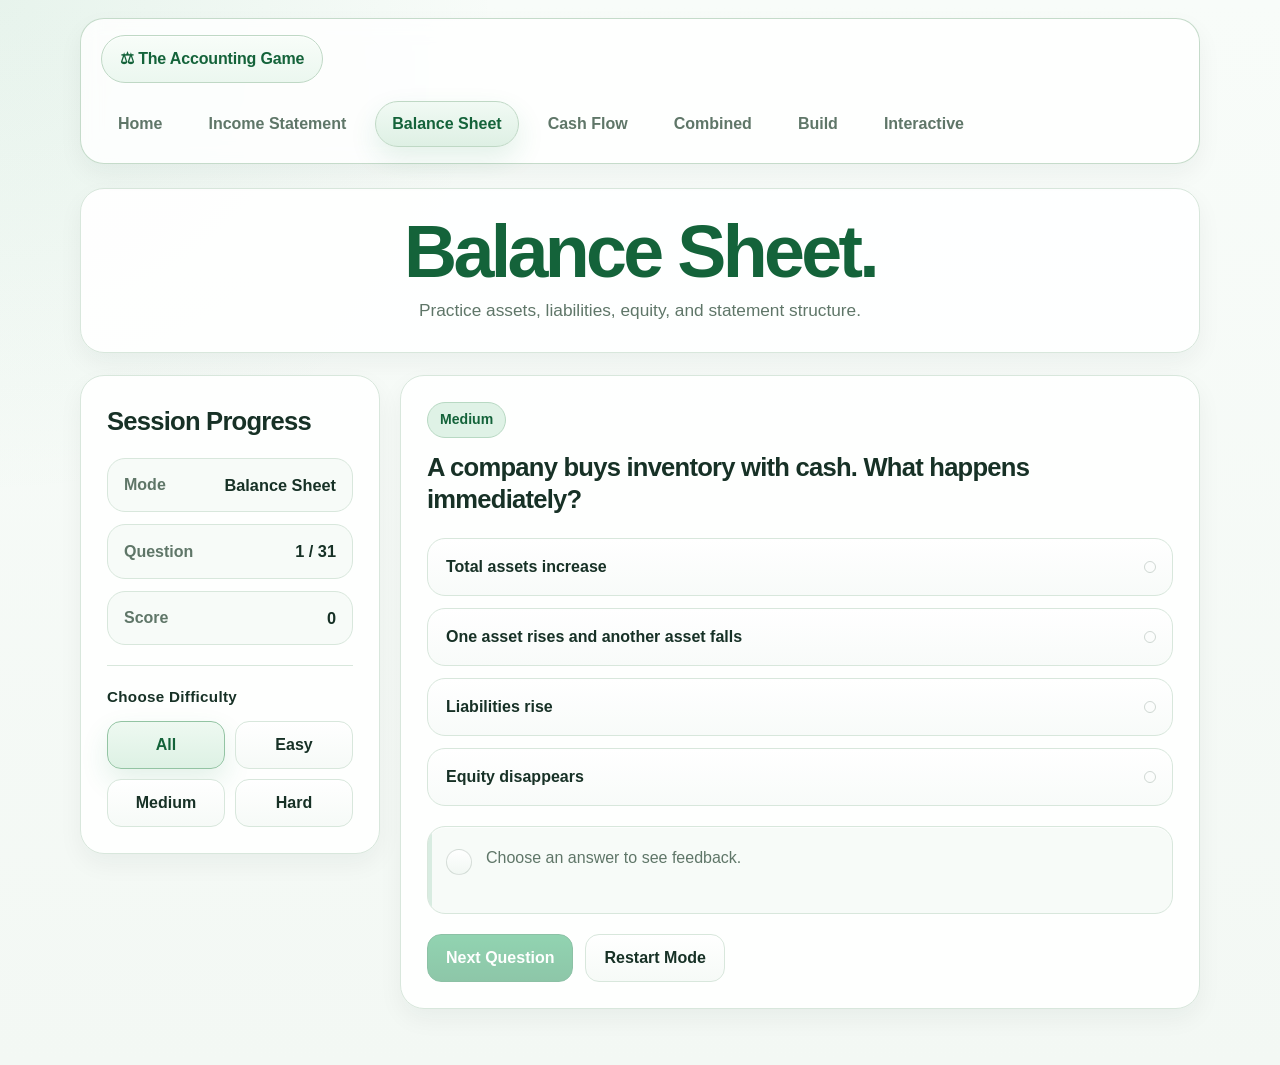
==== balance.html @ 583c8556 "Nav" ====
<!DOCTYPE html>
<html lang="en">
<head>
  <meta charset="UTF-8" />
  <meta name="viewport" content="width=device-width, initial-scale=1.0" />
  <title>Balance Sheet | Interactive Accounting Game</title>
  <link rel="stylesheet" href="styles.css" />
</head>
<body data-mode="balance">
  <header class="site-header">
    <div class="container header-inner page-topbar">
      <a href="index.html" class="brand-pill">⚖ The Accounting Game</a>
      <nav class="page-nav">
        <a href="index.html">Home</a>
        <a href="income.html">Income Statement</a>
        <a href="balance.html" class="active">Balance Sheet</a>
        <a href="cashflow.html">Cash Flow</a>
        <a href="combined.html">Combined</a>
        <a href="build.html">Build</a>
        <a href="interactive.html">Interactive</a>
      </nav>
    </div>
  </header>

  <main class="container quiz-page">
    <section class="quiz-hero">
      <h1>Balance Sheet.</h1>
      <p>Practice assets, liabilities, equity, and statement structure.</p>
    </section>

    <section class="quiz-layout">
      <article class="quiz-card status-card">
        <h2>Session Progress</h2>
        <div class="stat-list">
          <div class="stat-item"><span>Mode</span><strong>Balance Sheet</strong></div>
          <div class="stat-item"><span>Question</span><strong id="progress-text">1 / 8</strong></div>
          <div class="stat-item"><span>Score</span><strong id="score-text">0</strong></div>
        </div>
        <div class="difficulty-filter-card">
          <p class="difficulty-filter-title">Choose Difficulty</p>
          <div class="difficulty-filter-group">
            <button type="button" class="difficulty-filter-btn active" data-difficulty-filter="All">All</button>
            <button type="button" class="difficulty-filter-btn" data-difficulty-filter="Easy">Easy</button>
            <button type="button" class="difficulty-filter-btn" data-difficulty-filter="Medium">Medium</button>
            <button type="button" class="difficulty-filter-btn" data-difficulty-filter="Hard">Hard</button>
          </div>
        </div>
      </article>

      <article class="quiz-card main-quiz-card">
        <div id="quiz-active-view">
          <div class="question-header">
            <span class="difficulty-pill" id="difficulty-pill">Easy</span>
          </div>

          <h2 id="question-prompt">Question goes here</h2>

          <div class="answer-grid" id="answer-grid"></div>

          <div class="feedback-box" id="feedback-box">
            Choose an answer to see feedback.
          </div>

          <div class="quiz-actions">
            <button id="next-btn" class="primary-btn" disabled>Next Question</button>
            <button id="restart-btn" class="secondary-btn">Restart Mode</button>
          </div>
        </div>

        <div id="quiz-complete-view" class="hidden">
          <div class="completion-box">
            <h2>Mode Complete</h2>
            <p id="final-score-text">You scored 0 out of 0.</p>
            <div class="quiz-actions">
              <button id="play-again-btn" class="primary-btn">Play Again</button>
              <a href="index.html" class="secondary-link-btn">Back Home</a>
            </div>
          </div>
        </div>
      </article>
    </section>
  </main>

  <script src="questions.js"></script>
  <script src="app.js"></script>
</body>
</html>
---- styles.css ----
:root {
  --bg: #f3f8f4;
  --bg-accent: #e6f3ea;
  --surface: #ffffff;
  --surface-soft: #f7fbf8;
  --surface-strong: #eef7f1;
  --border: #d8e7dc;
  --border-strong: #bfd8c5;
  --text: #173126;
  --muted: #5f7668;
  --green: #1f8f55;
  --green-dark: #14633a;
  --green-soft: #dff2e6;
  --green-ring: rgba(31, 143, 85, 0.18);
  --red: #c23a3a;
  --red-soft: #fae7e7;
  --shadow-sm: 0 10px 24px rgba(18, 49, 35, 0.05);
  --shadow-md: 0 18px 40px rgba(18, 49, 35, 0.08);
  --radius-lg: 24px;
  --radius-md: 18px;
  --radius-sm: 14px;
  --radius-pill: 999px;
  --container: 1120px;
}

* {
  box-sizing: border-box;
}

html,
body {
  margin: 0;
  padding: 0;
  min-height: 100%;
  font-family: Inter, Arial, Helvetica, sans-serif;
  background:
    radial-gradient(circle at top left, rgba(31, 143, 85, 0.08), transparent 30%),
    linear-gradient(180deg, #f8fcf9 0%, var(--bg) 100%);
  color: var(--text);
}

body {
  line-height: 1.5;
}

a {
  text-decoration: none;
  color: inherit;
}

button,
input,
select {
  font: inherit;
}

button,
input,
select,
a {
  -webkit-tap-highlight-color: transparent;
}

.hidden {
  display: none !important;
}

.container {
  width: min(var(--container), calc(100% - 32px));
  margin: 0 auto;
}

.site-header {
  padding: 18px 0 0;
}

.header-inner {
  display: flex;
  justify-content: center;
  align-items: center;
}

.page-topbar {
  justify-content: space-between;
  gap: 18px;
  flex-wrap: wrap;
  padding: 16px 20px;
  background: rgba(255, 255, 255, 0.82);
  border: 1px solid rgba(191, 216, 197, 0.9);
  border-radius: var(--radius-lg);
  box-shadow: var(--shadow-sm);
  backdrop-filter: blur(10px);
}

.brand-pill {
  display: inline-flex;
  align-items: center;
  gap: 10px;
  min-height: 48px;
  padding: 0 18px;
  background: linear-gradient(180deg, #f8fdf9 0%, #ebf7ef 100%);
  color: var(--green-dark);
  border: 1px solid var(--border-strong);
  border-radius: var(--radius-pill);
  font-weight: 800;
  letter-spacing: -0.01em;
  box-shadow: inset 0 1px 0 rgba(255, 255, 255, 0.7);
}

.page-nav {
  display: flex;
  gap: 12px;
  flex-wrap: wrap;
}

.page-nav a {
  display: inline-flex;
  align-items: center;
  justify-content: center;
  min-height: 44px;
  padding: 10px 16px;
  border-radius: var(--radius-pill);
  border: 1px solid transparent;
  background: transparent;
  color: var(--muted);
  font-weight: 700;
  transition: transform 0.18s ease, background 0.18s ease, border-color 0.18s ease, color 0.18s ease, box-shadow 0.18s ease;
}

.page-nav a:hover,
.page-nav a:focus-visible {
  transform: translateY(-1px);
  background: var(--surface);
  border-color: var(--border);
  color: var(--green-dark);
  box-shadow: var(--shadow-sm);
  outline: none;
}

.page-nav a.active {
  background: linear-gradient(180deg, #f1faf4 0%, #def0e4 100%);
  border-color: var(--border-strong);
  color: var(--green-dark);
  box-shadow: 0 12px 28px rgba(31, 143, 85, 0.12);
}

.hero,
.mode-section,
.quiz-hero,
.build-mode-picker,
.home-info-section,
.quiz-card,
.feature-card,
.mode-card {
  background: rgba(255, 255, 255, 0.94);
  border: 1px solid var(--border);
  box-shadow: var(--shadow-sm);
}

.hero,
.mode-section,
.home-info-section,
.quiz-card {
  border-radius: var(--radius-lg);
}

.home-page {
  padding-bottom: 56px;
}

.hero {
  padding: 40px 32px;
  margin-top: 20px;
}

.hero-layout {
  display: grid;
  grid-template-columns: minmax(0, 1.15fr) minmax(320px, 0.85fr);
  gap: 24px;
  align-items: center;
}

.hero-copy {
  text-align: left;
}

.hero-logo {
  display: inline-flex;
  flex-direction: column;
  align-items: flex-start;
  gap: 12px;
}

.hero-logo-top {
  display: inline-flex;
  align-items: center;
  justify-content: center;
  gap: 20px;
}

.hero-logo-mark {
  color: #7cbf97;
  font-size: clamp(4.5rem, 10vw, 7.5rem);
  line-height: 1;
  text-shadow: 0 12px 28px rgba(31, 143, 85, 0.16);
  transform: translateY(-4px);
}

.hero-logo-copy {
  text-align: left;
}

.hero-logo-bottom {
  text-align: left;
}

.hero h1 {
  margin: 0;
  font-size: clamp(3.5rem, 8vw, 6rem);
  line-height: 0.92;
  letter-spacing: -0.05em;
  color: var(--green-dark);
}

.hero-logo-subtitle {
  margin: 0;
  color: var(--green);
  font-size: clamp(1rem, 2vw, 1.5rem);
  font-weight: 800;
  letter-spacing: 0.2em;
}

.hero-logo-note {
  margin: 14px 0 0;
  max-width: 560px;
  color: var(--muted);
  font-size: 1.08rem;
}

.hero-actions {
  margin-top: 36px;
}

.hero-cta {
  min-width: 190px;
}

.hero-panel-card {
  padding: 24px;
  border-radius: var(--radius-lg);
  background:
    linear-gradient(180deg, rgba(244, 251, 246, 0.98) 0%, rgba(233, 245, 237, 0.98) 100%);
  border: 1px solid var(--border-strong);
  box-shadow: inset 0 1px 0 rgba(255, 255, 255, 0.75);
}

.hero-panel-eyebrow {
  margin: 0 0 14px;
  color: var(--green-dark);
  font-size: 0.92rem;
  font-weight: 800;
  letter-spacing: 0.08em;
  text-transform: uppercase;
}

.feature-row {
  display: grid;
  grid-template-columns: repeat(3, 1fr);
  gap: 18px;
  margin-top: 36px;
}

.hero-panel .feature-row,
.feature-row-wide {
  margin-top: 0;
}

.hero-panel .feature-row {
  grid-template-columns: 1fr;
  gap: 12px;
}

.hero-panel .feature-card {
  padding: 16px 18px;
}

.hero-panel .feature-card h3 {
  margin-bottom: 4px;
  font-size: 0.98rem;
}

.hero-panel .feature-card p {
  font-size: 0.94rem;
  line-height: 1.45;
}

.feature-card {
  border-radius: var(--radius-md);
  padding: 22px;
  text-align: left;
  background: linear-gradient(180deg, #ffffff 0%, #f9fcfa 100%);
}

.feature-card h3 {
  margin: 0 0 8px;
  font-size: 1.05rem;
  letter-spacing: -0.02em;
}

.feature-card p {
  margin: 0;
  color: var(--muted);
}

.home-info-section {
  padding: 34px 32px 40px;
  margin-top: 22px;
}

.how-it-works-section {
  background:
    linear-gradient(180deg, rgba(255, 255, 255, 0.96) 0%, rgba(245, 251, 247, 0.96) 100%);
}

.steps-grid {
  display: grid;
  grid-template-columns: repeat(3, 1fr);
  gap: 18px;
}

.step-card {
  padding: 24px;
  border-radius: var(--radius-md);
  border: 1px solid var(--border);
  background: linear-gradient(180deg, #ffffff 0%, #f8fcf9 100%);
  box-shadow: inset 0 1px 0 rgba(255, 255, 255, 0.8);
}

.step-number {
  display: inline-flex;
  align-items: center;
  justify-content: center;
  min-width: 48px;
  min-height: 32px;
  padding: 0 10px;
  margin-bottom: 16px;
  border-radius: var(--radius-pill);
  border: 1px solid var(--border-strong);
  background: var(--green-soft);
  color: var(--green-dark);
  font-size: 0.88rem;
  font-weight: 800;
  letter-spacing: 0.06em;
}

.step-card h3 {
  margin: 0 0 8px;
  font-size: 1.18rem;
  letter-spacing: -0.02em;
}

.step-card p {
  margin: 0;
  color: var(--muted);
}

.mode-section {
  padding: 34px 32px 40px;
  margin-top: 22px;
  margin-bottom: 56px;
}

.section-heading {
  text-align: center;
  margin-bottom: 30px;
}

.section-heading h2 {
  margin: 0 0 8px;
  font-size: clamp(2rem, 3.5vw, 2.7rem);
  letter-spacing: -0.04em;
}

.section-heading p {
  margin: 0;
  color: var(--muted);
  font-size: 1.05rem;
}

.mode-grid {
  display: grid;
  grid-template-columns: repeat(2, 1fr);
  gap: 18px;
}

.mode-card {
  border-radius: var(--radius-lg);
  padding: 28px;
  display: block;
  transition: transform 0.18s ease, box-shadow 0.18s ease, border-color 0.18s ease;
}

.mode-card:hover,
.mode-card:focus-visible {
  transform: translateY(-3px);
  border-color: var(--border-strong);
  box-shadow: var(--shadow-md);
  outline: none;
}

.mode-icon {
  width: 58px;
  height: 58px;
  border-radius: 18px;
  display: grid;
  place-items: center;
  background: var(--surface-strong);
  color: var(--green);
  font-size: 1.6rem;
  margin-bottom: 18px;
  border: 1px solid var(--border);
}

.mode-icon.green,
.mode-icon.blue,
.mode-icon.purple,
.mode-icon.orange,
.mode-icon.red {
  color: var(--green);
}

.mode-card h3 {
  margin: 0 0 10px;
  font-size: 1.55rem;
  letter-spacing: -0.03em;
}

.mode-card p {
  margin: 0 0 18px;
  color: var(--muted);
  font-size: 1rem;
}

.question-tag {
  display: inline-block;
  background: var(--surface-strong);
  color: var(--green-dark);
  font-weight: 700;
  font-size: 0.95rem;
  padding: 8px 12px;
  border-radius: var(--radius-pill);
  border: 1px solid var(--border);
}

.quiz-page {
  padding: 24px 0 56px;
}

.quiz-hero {
  text-align: center;
  margin-bottom: 22px;
  padding: 28px 24px;
  border-radius: var(--radius-lg);
}

.quiz-hero h1 {
  margin: 0 0 10px;
  font-size: clamp(2.75rem, 6vw, 4.6rem);
  letter-spacing: -0.05em;
  line-height: 0.96;
  color: var(--green-dark);
}

.quiz-hero p {
  margin: 0;
  color: var(--muted);
  font-size: 1.08rem;
}

.quiz-layout {
  display: grid;
  grid-template-columns: 300px 1fr;
  gap: 20px;
  align-items: start;
}

.quiz-card {
  padding: 26px;
}

.status-card h2,
.main-quiz-card h2,
.completion-box h2 {
  margin-top: 0;
  margin-bottom: 18px;
  font-size: clamp(1.45rem, 2vw, 1.9rem);
  letter-spacing: -0.03em;
}

.stat-list {
  display: grid;
  gap: 12px;
}

.stat-item {
  display: flex;
  justify-content: space-between;
  align-items: center;
  gap: 12px;
  padding: 14px 16px;
  border: 1px solid var(--border);
  border-radius: var(--radius-md);
  background: var(--surface-soft);
}

.stat-item span {
  color: var(--muted);
  font-weight: 600;
}

.stat-item strong {
  font-size: 1.02rem;
}

.difficulty-filter-card {
  margin-top: 20px;
  padding-top: 20px;
  border-top: 1px solid var(--border);
}

.difficulty-filter-title {
  margin: 0 0 12px;
  color: var(--text);
  font-size: 0.95rem;
  font-weight: 800;
  letter-spacing: 0.02em;
}

.difficulty-filter-group {
  display: grid;
  grid-template-columns: repeat(2, minmax(0, 1fr));
  gap: 10px;
}

.difficulty-filter-btn,
.answer-btn,
.primary-btn,
.secondary-btn,
.secondary-link-btn,
.build-label-input,
.build-value-input {
  transition: transform 0.18s ease, border-color 0.18s ease, background 0.18s ease, color 0.18s ease, box-shadow 0.18s ease, opacity 0.18s ease;
}

.difficulty-filter-btn,
.secondary-btn,
.secondary-link-btn {
  border: 1px solid var(--border);
  background: linear-gradient(180deg, #ffffff 0%, #f6faf7 100%);
  color: var(--text);
  border-radius: var(--radius-sm);
  padding: 11px 14px;
  font-weight: 700;
  cursor: pointer;
  box-shadow: inset 0 1px 0 rgba(255, 255, 255, 0.75);
}

.difficulty-filter-btn:hover,
.difficulty-filter-btn:focus-visible,
.secondary-btn:hover,
.secondary-btn:focus-visible,
.secondary-link-btn:hover,
.secondary-link-btn:focus-visible {
  transform: translateY(-1px);
  border-color: var(--border-strong);
  background: #ffffff;
  box-shadow: var(--shadow-sm);
  outline: none;
}

.difficulty-filter-btn:active,
.secondary-btn:active,
.secondary-link-btn:active {
  transform: translateY(0);
  box-shadow: inset 0 2px 4px rgba(18, 49, 35, 0.06);
}

.difficulty-filter-btn.active,
.build-mode-link.active {
  border-color: #93c4a3;
  background: linear-gradient(180deg, #eef9f1 0%, #ddf1e4 100%);
  color: var(--green-dark);
  box-shadow: 0 12px 28px rgba(31, 143, 85, 0.12);
}

.question-header {
  margin-bottom: 14px;
}

.difficulty-pill {
  display: inline-flex;
  align-items: center;
  min-height: 36px;
  padding: 0 12px;
  border-radius: var(--radius-pill);
  background: var(--green-soft);
  color: var(--green-dark);
  font-weight: 800;
  font-size: 0.88rem;
  border: 1px solid #b8d9c3;
}

.main-quiz-card h2 {
  margin-bottom: 22px;
  line-height: 1.25;
}

.answer-grid {
  display: grid;
  gap: 12px;
}

.answer-btn {
  position: relative;
  width: 100%;
  text-align: left;
  border: 1px solid var(--border);
  background: linear-gradient(180deg, #ffffff 0%, #f8fbf9 100%);
  color: var(--text);
  padding: 16px 18px;
  border-radius: var(--radius-md);
  cursor: pointer;
  font-weight: 700;
  box-shadow: inset 0 1px 0 rgba(255, 255, 255, 0.8);
}

.answer-btn::after {
  content: "";
  position: absolute;
  top: 50%;
  right: 16px;
  width: 10px;
  height: 10px;
  border-radius: 999px;
  background: transparent;
  border: 1px solid rgba(95, 118, 104, 0.28);
  transform: translateY(-50%);
  transition: background 0.18s ease, border-color 0.18s ease, box-shadow 0.18s ease;
}

.answer-btn:hover:not(:disabled),
.answer-btn:focus-visible:not(:disabled) {
  transform: translateY(-1px);
  border-color: var(--border-strong);
  background: #ffffff;
  box-shadow: var(--shadow-sm);
  outline: none;
}

.answer-btn:active:not(:disabled) {
  transform: translateY(0);
  box-shadow: inset 0 2px 6px rgba(18, 49, 35, 0.06);
}

.answer-btn:disabled {
  cursor: default;
}

.answer-btn.correct {
  border-color: #8bc4a0;
  background: linear-gradient(180deg, #f4fcf7 0%, #e1f5e8 100%);
  color: var(--green-dark);
  box-shadow: 0 0 0 3px rgba(31, 143, 85, 0.08);
}

.answer-btn.correct::after {
  background: rgba(31, 143, 85, 0.9);
  border-color: rgba(31, 143, 85, 0.9);
  box-shadow: 0 0 0 4px rgba(31, 143, 85, 0.14);
}

.answer-btn.incorrect {
  border-color: #e6b1b1;
  background: linear-gradient(180deg, #fff8f8 0%, #fdeaea 100%);
  color: #892e2e;
  box-shadow: 0 0 0 3px rgba(194, 58, 58, 0.06);
}

.answer-btn.incorrect::after {
  background: rgba(194, 58, 58, 0.88);
  border-color: rgba(194, 58, 58, 0.88);
  box-shadow: 0 0 0 4px rgba(194, 58, 58, 0.1);
}

.feedback-box {
  position: relative;
  overflow: hidden;
  margin-top: 20px;
  padding: 18px 20px 18px 58px;
  border-radius: var(--radius-md);
  background: var(--surface-soft);
  border: 1px solid var(--border);
  color: var(--muted);
  line-height: 1.6;
  min-height: 88px;
  box-shadow: inset 0 1px 0 rgba(255, 255, 255, 0.7);
}

.feedback-box::before {
  content: "";
  position: absolute;
  left: 18px;
  top: 22px;
  width: 24px;
  height: 24px;
  border-radius: 999px;
  border: 1px solid rgba(95, 118, 104, 0.22);
  background: linear-gradient(180deg, #ffffff 0%, #f1f7f3 100%);
}

.feedback-box::after {
  content: "";
  position: absolute;
  inset: 0 auto 0 0;
  width: 4px;
  background: rgba(31, 143, 85, 0.14);
}

.feedback-box strong {
  color: inherit;
}

.feedback-box.success {
  background: linear-gradient(180deg, #f4fbf6 0%, #e4f4ea 100%);
  border-color: #a6d0b3;
  color: var(--green-dark);
  box-shadow: 0 12px 28px rgba(31, 143, 85, 0.08);
}

.feedback-box.success::before {
  background: linear-gradient(180deg, #f4fcf7 0%, #dff2e6 100%);
  border-color: rgba(31, 143, 85, 0.24);
  box-shadow: inset 0 0 0 6px rgba(31, 143, 85, 0.14);
}

.feedback-box.success::after {
  background: rgba(31, 143, 85, 0.34);
}

.feedback-box.error {
  background: linear-gradient(180deg, #fff8f8 0%, var(--red-soft) 100%);
  border-color: #e7bcbc;
  color: #7a2d2d;
  box-shadow: 0 12px 28px rgba(194, 58, 58, 0.06);
}

.feedback-box.error::before {
  background: linear-gradient(180deg, #fffafa 0%, #f9e6e6 100%);
  border-color: rgba(194, 58, 58, 0.22);
  box-shadow: inset 0 0 0 6px rgba(194, 58, 58, 0.12);
}

.feedback-box.error::after {
  background: rgba(194, 58, 58, 0.28);
}

.quiz-actions {
  display: flex;
  gap: 12px;
  flex-wrap: wrap;
  margin-top: 20px;
}

.primary-btn,
.secondary-btn,
.secondary-link-btn {
  display: inline-flex;
  align-items: center;
  justify-content: center;
  min-height: 48px;
  border-radius: var(--radius-sm);
  padding: 0 18px;
  font-weight: 800;
}

.primary-btn {
  border: 1px solid #1c844f;
  background: linear-gradient(180deg, #27a966 0%, #1f8f55 100%);
  color: #ffffff;
  cursor: pointer;
  box-shadow: 0 12px 24px rgba(31, 143, 85, 0.18);
}

.primary-btn:hover:not(:disabled),
.primary-btn:focus-visible:not(:disabled) {
  transform: translateY(-1px);
  background: linear-gradient(180deg, #2cb26c 0%, #20824f 100%);
  box-shadow: 0 16px 28px rgba(31, 143, 85, 0.22);
  outline: none;
}

.primary-btn:active:not(:disabled) {
  transform: translateY(0);
  box-shadow: inset 0 2px 6px rgba(15, 72, 42, 0.18);
}

.primary-btn:disabled {
  opacity: 0.5;
  cursor: not-allowed;
  box-shadow: none;
}

.secondary-link-btn {
  display: inline-flex;
}

.completion-box {
  padding: 4px 0;
  border: 1px solid var(--border);
  border-radius: var(--radius-lg);
  background: linear-gradient(180deg, #ffffff 0%, #f8fcf9 100%);
  box-shadow: inset 0 1px 0 rgba(255, 255, 255, 0.8);
  text-align: center;
  padding: 26px 22px;
}

.completion-box p {
  margin: 0 0 20px;
  color: var(--muted);
  font-size: 1.04rem;
}

.completion-box h2 {
  margin-bottom: 10px;
}

.build-mode-picker {
  margin-bottom: 20px;
  padding: 22px 24px;
  border-radius: var(--radius-lg);
}

.build-mode-picker-title {
  margin: 0 0 12px;
  color: var(--text);
  font-size: 1rem;
  font-weight: 800;
  letter-spacing: 0.01em;
}

.build-mode-picker-links {
  display: flex;
  flex-wrap: wrap;
  gap: 12px;
}

.build-mode-link {
  min-width: 150px;
  justify-content: center;
  padding: 14px 20px;
}

.build-statement-card {
  border: 1px solid var(--border);
  background: linear-gradient(180deg, #ffffff 0%, #f9fcfa 100%);
  border-radius: var(--radius-lg);
  padding: 20px 20px 16px;
}

.build-statement-header {
  margin-bottom: 18px;
  padding-bottom: 14px;
  border-bottom: 1px solid rgba(191, 216, 197, 0.7);
}

.build-statement-header h3 {
  margin: 0 0 6px;
  font-size: 1.25rem;
  letter-spacing: -0.02em;
}

.build-statement-header p {
  margin: 0;
  color: var(--muted);
}

.build-lines {
  display: grid;
  gap: 0;
}

.build-line.two-inputs {
  display: grid;
  grid-template-columns: minmax(0, 1.2fr) 220px;
  gap: 16px;
  align-items: center;
  padding: 10px 0;
  border-bottom: 1px solid rgba(216, 231, 220, 0.65);
}

.build-line:last-child {
  border-bottom: none;
}

.build-line-indented .build-static-label,
.build-line-indented .build-label-input {
  padding-left: 26px;
}

.build-line-subtotal {
  margin-top: 10px;
  padding-top: 14px;
  border-top: 1px solid rgba(191, 216, 197, 0.9);
}

.build-line-subtotal .build-static-label,
.build-line-subtotal .build-label-input {
  font-weight: 800;
}

.build-line-subtotal .build-static-value,
.build-line-subtotal .build-value-input {
  border-top: 1px solid rgba(31, 143, 85, 0.3);
  padding-top: 14px;
}

.build-line-total {
  margin-top: 14px;
  padding-top: 16px;
  border-top: 2px solid rgba(31, 143, 85, 0.22);
}

.build-line-total .build-static-label,
.build-line-total .build-label-input {
  font-weight: 800;
  color: var(--green-dark);
}

.build-line-total .build-static-value,
.build-line-total .build-value-input {
  font-weight: 800;
  color: var(--green-dark);
  border-top: 2px solid rgba(31, 143, 85, 0.28);
  padding-top: 14px;
}

.build-label-input,
.build-value-input {
  width: 100%;
  border: 1px solid transparent;
  background: transparent;
  color: var(--text);
  border-radius: 10px;
  padding: 10px 12px;
  font-weight: 700;
  font-size: 1rem;
}

.build-label-input {
  appearance: none;
  cursor: pointer;
  background-image:
    linear-gradient(45deg, transparent 50%, var(--muted) 50%),
    linear-gradient(135deg, var(--muted) 50%, transparent 50%);
  background-position:
    calc(100% - 18px) calc(50% - 2px),
    calc(100% - 12px) calc(50% - 2px);
  background-size: 6px 6px, 6px 6px;
  background-repeat: no-repeat;
  padding-right: 38px;
}

.build-value-input,
.build-static-value {
  text-align: right;
  font-variant-numeric: tabular-nums;
}

.build-static-label,
.build-label-input {
  line-height: 1.4;
}

.build-label-input:focus,
.build-value-input:focus {
  outline: none;
  border-color: #96c5a5;
  background-color: rgba(255, 255, 255, 0.92);
  box-shadow: 0 0 0 4px var(--green-ring);
}

.build-label-input:hover:not(:disabled),
.build-value-input:hover:not(:disabled) {
  background-color: rgba(255, 255, 255, 0.78);
}

.build-label-input:active:not(:disabled),
.build-value-input:active:not(:disabled) {
  transform: translateY(0);
}

.build-label-input.build-correct,
.build-value-input.build-correct {
  border-color: #8bc4a0;
  background: #eef9f2;
  color: var(--green-dark);
}

.build-label-input.build-incorrect,
.build-value-input.build-incorrect {
  border-color: #e1aaaa;
  background: #fff5f5;
  color: #872e2e;
}

.build-static-label,
.build-static-value {
  background: transparent;
  border: 1px solid transparent;
  border-radius: 10px;
  padding: 10px 12px;
  font-weight: 700;
}

.interactive-layout {
  display: grid;
  grid-template-columns: repeat(3, minmax(0, 1fr));
  gap: 20px;
  align-items: start;
}

.interactive-preview-grid {
  display: grid;
  grid-template-columns: repeat(3, minmax(0, 1fr));
  gap: 20px;
}

.interactive-picker {
  margin-bottom: 22px;
}

.statement-card {
  background: rgba(255, 255, 255, 0.94);
  border: 1px solid var(--border);
  border-radius: var(--radius-lg);
  box-shadow: var(--shadow-sm);
  overflow: hidden;
}

.statement-card-header {
  padding: 20px 22px 16px;
  border-bottom: 1px solid rgba(191, 216, 197, 0.8);
  background: linear-gradient(180deg, rgba(247, 251, 248, 0.98) 0%, rgba(238, 247, 241, 0.98) 100%);
}

.statement-card-header h2 {
  margin: 0;
  font-size: 1.35rem;
  letter-spacing: -0.03em;
  color: var(--green-dark);
}

.statement-card-body {
  padding: 10px 18px 14px;
}

.line-item {
  padding: 13px 12px;
  border-bottom: 1px solid rgba(216, 231, 220, 0.7);
  color: var(--text);
  font-weight: 700;
  line-height: 1.4;
}

.line-item:last-child {
  border-bottom: none;
}

.statement-view-card {
  background: rgba(255, 255, 255, 0.94);
  border: 1px solid var(--border);
  border-radius: var(--radius-lg);
  box-shadow: var(--shadow-sm);
  padding: 26px;
}

.statement-view-sheet {
  max-width: 760px;
  margin: 0 auto;
  background: linear-gradient(180deg, #ffffff 0%, #fbfdfb 100%);
  border: 1px solid rgba(216, 231, 220, 0.85);
  border-radius: 20px;
  padding: 30px 30px 24px;
}

.statement-view-meta {
  text-align: center;
  padding-bottom: 18px;
  margin-bottom: 8px;
  border-bottom: 1px solid rgba(191, 216, 197, 0.72);
}

.statement-view-company,
.statement-view-period {
  margin: 0;
  color: var(--muted);
  font-size: 0.98rem;
}

.statement-view-meta h2 {
  margin: 4px 0 6px;
  font-size: 1.6rem;
  letter-spacing: -0.03em;
  color: var(--text);
}

.statement-lines {
  display: grid;
  gap: 0;
}

.statement-lines .line-item {
  display: grid;
  grid-template-columns: minmax(0, 1fr) 132px;
  gap: 16px;
  align-items: end;
  padding: 10px 0;
  border-bottom: 1px solid rgba(216, 231, 220, 0.62);
  font-weight: 600;
}

.line-label {
  min-width: 0;
}

.line-value {
  text-align: right;
  font-variant-numeric: tabular-nums;
  letter-spacing: 0.02em;
  color: var(--muted);
}

.statement-lines .line-item-indented .line-label {
  padding-left: 22px;
}

.statement-lines .line-item-section {
  padding-top: 18px;
  border-bottom: none;
}

.statement-lines .line-item-section .line-label {
  font-weight: 800;
  color: var(--green-dark);
}

.statement-lines .line-item-section .line-value {
  color: transparent;
}

.statement-lines .line-item-subtotal {
  margin-top: 8px;
  padding-top: 14px;
  border-top: 1px solid rgba(191, 216, 197, 0.92);
}

.statement-lines .line-item-subtotal .line-label,
.statement-lines .line-item-subtotal .line-value {
  font-weight: 800;
}

.statement-lines .line-item-subtotal .line-value {
  border-top: 1px solid rgba(23, 49, 38, 0.22);
  padding-top: 10px;
}

.statement-lines .line-item-total {
  margin-top: 12px;
  padding-top: 14px;
  border-top: 2px solid rgba(23, 49, 38, 0.18);
}

.statement-lines .line-item-total .line-label,
.statement-lines .line-item-total .line-value {
  font-weight: 800;
  color: var(--green-dark);
}

.statement-lines .line-item-total .line-value {
  border-top: 2px solid rgba(23, 49, 38, 0.24);
  padding-top: 10px;
}

@media (max-width: 980px) {
  .hero-layout,
  .feature-row,
  .steps-grid,
  .interactive-layout,
  .interactive-preview-grid,
  .mode-grid,
  .quiz-layout {
    grid-template-columns: 1fr;
  }

  .hero-copy,
  .hero-logo-bottom,
  .hero-logo-copy {
    text-align: center;
  }

  .hero-logo {
    align-items: center;
  }

  .hero-actions {
    display: flex;
    justify-content: center;
  }

  .status-card {
    order: 2;
  }

  .main-quiz-card {
    order: 1;
  }
}

@media (max-width: 720px) {
  .container {
    width: min(var(--container), calc(100% - 20px));
  }

  .page-topbar,
  .hero,
  .home-info-section,
  .mode-section,
  .quiz-hero,
  .quiz-card,
  .build-mode-picker {
    padding-left: 18px;
    padding-right: 18px;
  }

  .page-nav {
    width: 100%;
  }

  .page-nav a {
    flex: 1 1 calc(50% - 12px);
  }

  .hero {
    padding-top: 30px;
    padding-bottom: 30px;
  }

  .hero-logo-copy,
  .hero-logo-top {
    text-align: center;
  }

  .hero-logo-top {
    flex-direction: column;
    gap: 10px;
  }

  .hero-logo-mark {
    transform: none;
  }

  .mode-card h3 {
    font-size: 1.35rem;
  }

  .quiz-hero p,
  .step-card p,
  .hero-logo-note,
  .section-heading p {
    font-size: 1rem;
  }

  .difficulty-filter-group {
    grid-template-columns: 1fr;
  }

  .quiz-actions > * {
    flex: 1 1 100%;
  }

  .build-mode-link {
    flex: 1 1 100%;
    min-width: 0;
  }

  .build-line.two-inputs {
    grid-template-columns: 1fr;
  }

  .statement-view-sheet {
    padding: 22px 18px 18px;
  }

  .statement-lines .line-item {
    grid-template-columns: minmax(0, 1fr) 88px;
    gap: 12px;
  }
}
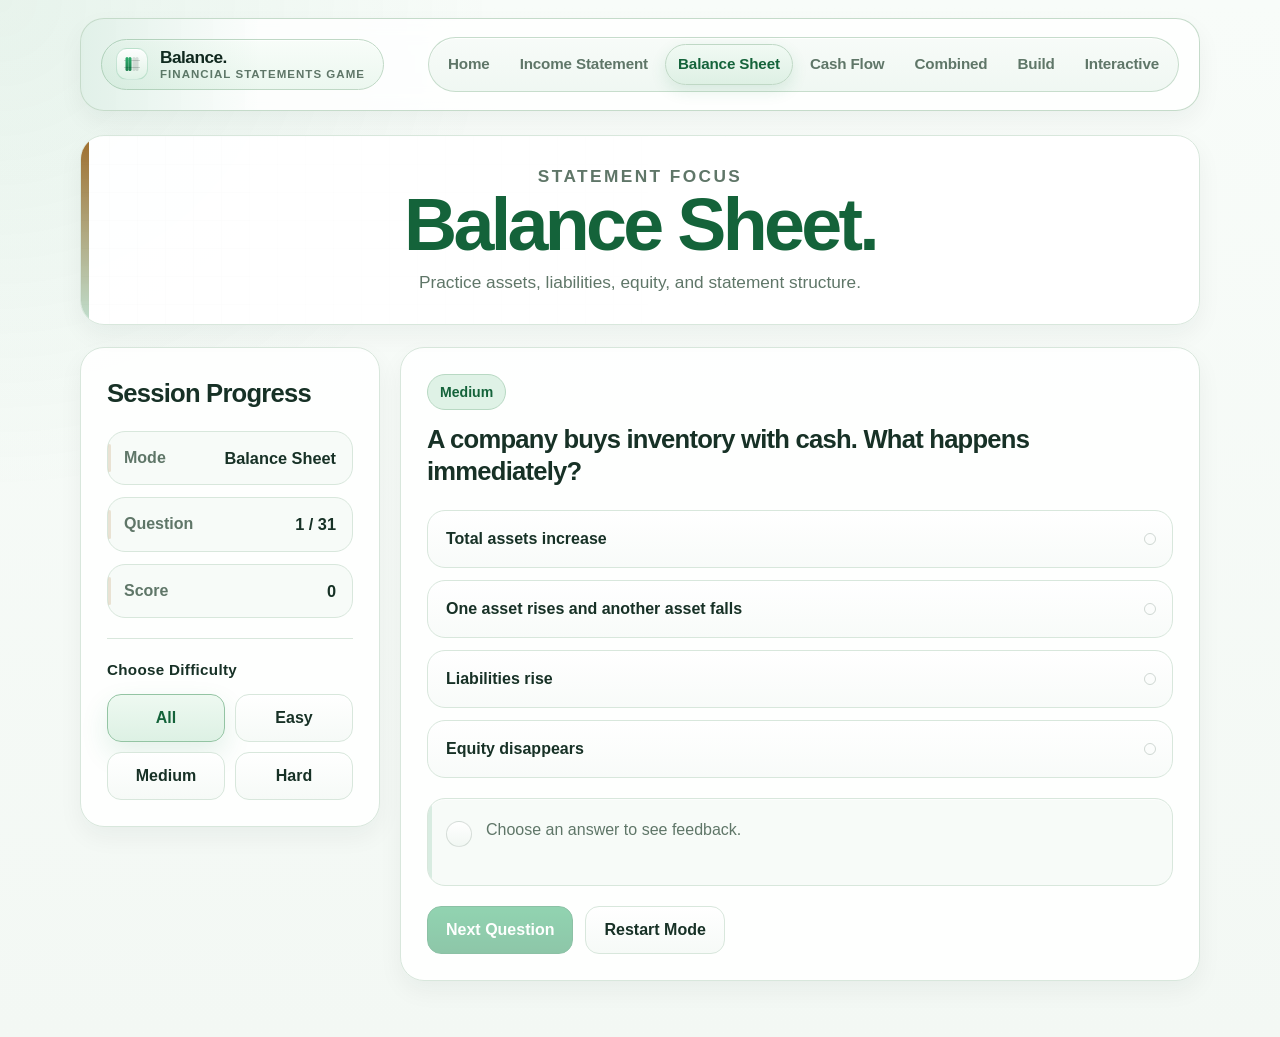
==== commit 10866240: "UI Update" ====
--- a/balance.html
+++ b/balance.html
@@ -9,7 +9,16 @@
 <body data-mode="balance">
   <header class="site-header">
     <div class="container header-inner page-topbar">
-      <a href="index.html" class="brand-pill">⚖ The Accounting Game</a>
+      <a href="index.html" class="brand-pill" aria-label="Balance home">
+        <span class="brand-mark" aria-hidden="true">
+          <span class="brand-mark-bar"></span>
+          <span class="brand-mark-bar"></span>
+        </span>
+        <span class="brand-lockup">
+          <span class="brand-name">Balance.</span>
+          <span class="brand-tagline">Financial Statements Game</span>
+        </span>
+      </a>
       <nav class="page-nav">
         <a href="index.html">Home</a>
         <a href="income.html">Income Statement</a>
@@ -24,6 +33,7 @@
 
   <main class="container quiz-page">
     <section class="quiz-hero">
+      <p class="quiz-hero-eyebrow">Statement focus</p>
       <h1>Balance Sheet.</h1>
       <p>Practice assets, liabilities, equity, and statement structure.</p>
     </section>
--- a/styles.css
+++ b/styles.css
@@ -12,6 +12,9 @@
   --green-dark: #14633a;
   --green-soft: #dff2e6;
   --green-ring: rgba(31, 143, 85, 0.18);
+  --ink: #0f241c;
+  --mode-accent: rgba(31, 143, 85, 0.14);
+  --mode-accent-strong: #1f8f55;
   --red: #c23a3a;
   --red-soft: #fae7e7;
   --shadow-sm: 0 10px 24px rgba(18, 49, 35, 0.05);
@@ -41,6 +44,7 @@
 
 body {
   line-height: 1.5;
+  position: relative;
 }
 
 a {
@@ -81,10 +85,12 @@
 }
 
 .page-topbar {
+  position: relative;
+  overflow: hidden;
   justify-content: space-between;
-  gap: 18px;
-  flex-wrap: wrap;
-  padding: 16px 20px;
+  gap: 18px 24px;
+  flex-wrap: nowrap;
+  padding: 18px 20px;
   background: rgba(255, 255, 255, 0.82);
   border: 1px solid rgba(191, 216, 197, 0.9);
   border-radius: var(--radius-lg);
@@ -92,38 +98,125 @@
   backdrop-filter: blur(10px);
 }
 
+.page-topbar::before {
+  content: "";
+  position: absolute;
+  inset: 0 auto 0 0;
+  width: 180px;
+  background:
+    linear-gradient(90deg, rgba(31, 143, 85, 0.12), rgba(31, 143, 85, 0));
+  pointer-events: none;
+}
+
 .brand-pill {
   display: inline-flex;
+  flex: 0 0 auto;
   align-items: center;
-  gap: 10px;
+  gap: 12px;
   min-height: 48px;
-  padding: 0 18px;
-  background: linear-gradient(180deg, #f8fdf9 0%, #ebf7ef 100%);
-  color: var(--green-dark);
+  padding: 8px 18px 8px 14px;
+  background: linear-gradient(180deg, rgba(248, 253, 249, 0.98) 0%, rgba(235, 247, 239, 0.98) 100%);
+  color: var(--ink);
   border: 1px solid var(--border-strong);
   border-radius: var(--radius-pill);
   font-weight: 800;
   letter-spacing: -0.01em;
+  white-space: nowrap;
   box-shadow: inset 0 1px 0 rgba(255, 255, 255, 0.7);
 }
 
-.page-nav {
-  display: flex;
-  gap: 12px;
-  flex-wrap: wrap;
-}
-
-.page-nav a {
+.brand-mark {
+  position: relative;
+  width: 32px;
+  height: 32px;
   display: inline-flex;
   align-items: center;
   justify-content: center;
-  min-height: 44px;
-  padding: 10px 16px;
+  border-radius: 11px;
+  background:
+    linear-gradient(180deg, rgba(255, 255, 255, 0.92) 0%, rgba(223, 242, 230, 0.92) 100%);
+  border: 1px solid rgba(31, 143, 85, 0.2);
+  box-shadow: inset 0 1px 0 rgba(255, 255, 255, 0.9);
+}
+
+.brand-mark::before,
+.brand-mark::after {
+  content: "";
+  position: absolute;
+  left: 7px;
+  right: 7px;
+  height: 1px;
+  background: rgba(15, 36, 28, 0.18);
+}
+
+.brand-mark::before {
+  top: 11px;
+}
+
+.brand-mark::after {
+  bottom: 11px;
+}
+
+.brand-mark-bar {
+  width: 3px;
+  height: 14px;
+  border-radius: 999px;
+  background: linear-gradient(180deg, #2cad6c 0%, #1b7d4c 100%);
+  box-shadow: 7px 0 0 rgba(15, 36, 28, 0.14);
+  transform: translateX(-3.5px);
+}
+
+.brand-lockup {
+  display: flex;
+  flex-direction: column;
+  line-height: 1.05;
+}
+
+.brand-name {
+  font-size: 1.08rem;
+  letter-spacing: -0.03em;
+}
+
+.brand-tagline {
+  margin-top: 2px;
+  color: var(--muted);
+  font-size: 0.72rem;
+  font-weight: 700;
+  letter-spacing: 0.09em;
+  text-transform: uppercase;
+}
+
+.page-nav {
+  display: flex;
+  flex: 0 1 auto;
+  min-width: max-content;
+  align-items: center;
+  justify-content: flex-start;
+  gap: 4px;
+  flex-wrap: nowrap;
+  padding: 6px;
+  margin-left: auto;
+  background: linear-gradient(180deg, rgba(247, 251, 248, 0.96) 0%, rgba(239, 247, 242, 0.96) 100%);
+  border: 1px solid rgba(191, 216, 197, 0.85);
+  border-radius: var(--radius-pill);
+  box-shadow: inset 0 1px 0 rgba(255, 255, 255, 0.85);
+}
+
+.page-nav a {
+  display: inline-flex;
+  flex: 0 1 auto;
+  align-items: center;
+  justify-content: center;
+  min-height: 40px;
+  padding: 8px 12px;
   border-radius: var(--radius-pill);
   border: 1px solid transparent;
   background: transparent;
   color: var(--muted);
   font-weight: 700;
+  font-size: 0.95rem;
+  letter-spacing: -0.01em;
+  white-space: nowrap;
   transition: transform 0.18s ease, background 0.18s ease, border-color 0.18s ease, color 0.18s ease, box-shadow 0.18s ease;
 }
 
@@ -141,7 +234,7 @@
   background: linear-gradient(180deg, #f1faf4 0%, #def0e4 100%);
   border-color: var(--border-strong);
   color: var(--green-dark);
-  box-shadow: 0 12px 28px rgba(31, 143, 85, 0.12);
+  box-shadow: 0 6px 16px rgba(31, 143, 85, 0.12);
 }
 
 .hero,
@@ -169,19 +262,46 @@
 }
 
 .hero {
+  position: relative;
+  overflow: hidden;
   padding: 40px 32px;
   margin-top: 20px;
 }
 
-.hero-layout {
-  display: grid;
-  grid-template-columns: minmax(0, 1.15fr) minmax(320px, 0.85fr);
-  gap: 24px;
+.hero::before {
+  content: "";
+  position: absolute;
+  inset: 0;
+  background:
+    linear-gradient(90deg, rgba(15, 36, 28, 0.035) 1px, transparent 1px),
+    linear-gradient(rgba(15, 36, 28, 0.035) 1px, transparent 1px);
+  background-size: 32px 32px;
+  mask-image: linear-gradient(180deg, rgba(0, 0, 0, 0.22), transparent 72%);
+  pointer-events: none;
+}
+
+.hero-shell {
+  position: relative;
+  display: grid;
+  grid-template-columns: minmax(0, 1.2fr) minmax(280px, 360px);
+  gap: 28px;
   align-items: center;
 }
 
 .hero-copy {
+  display: flex;
+  flex-direction: column;
+  align-items: flex-start;
   text-align: left;
+}
+
+.hero-eyebrow {
+  margin: 0 0 16px;
+  color: var(--green-dark);
+  font-size: 0.82rem;
+  font-weight: 800;
+  letter-spacing: 0.14em;
+  text-transform: uppercase;
 }
 
 .hero-logo {
@@ -194,16 +314,42 @@
 .hero-logo-top {
   display: inline-flex;
   align-items: center;
-  justify-content: center;
+  justify-content: flex-start;
   gap: 20px;
 }
 
 .hero-logo-mark {
-  color: #7cbf97;
-  font-size: clamp(4.5rem, 10vw, 7.5rem);
-  line-height: 1;
-  text-shadow: 0 12px 28px rgba(31, 143, 85, 0.16);
-  transform: translateY(-4px);
+  width: clamp(92px, 12vw, 116px);
+  height: clamp(92px, 12vw, 116px);
+  display: grid;
+  grid-template-columns: repeat(3, 1fr);
+  gap: 8px;
+  padding: 16px;
+  border-radius: 28px;
+  background:
+    linear-gradient(180deg, rgba(255, 255, 255, 0.96) 0%, rgba(232, 245, 237, 0.92) 100%);
+  border: 1px solid rgba(191, 216, 197, 0.9);
+  box-shadow: 0 18px 36px rgba(31, 143, 85, 0.1);
+}
+
+.hero-logo-mark span {
+  border-radius: 999px;
+  background: linear-gradient(180deg, #33af70 0%, #1e8350 100%);
+}
+
+.hero-logo-mark span:nth-child(1) {
+  height: 54%;
+  align-self: end;
+}
+
+.hero-logo-mark span:nth-child(2) {
+  height: 84%;
+  align-self: end;
+}
+
+.hero-logo-mark span:nth-child(3) {
+  height: 66%;
+  align-self: end;
 }
 
 .hero-logo-copy {
@@ -225,42 +371,169 @@
 .hero-logo-subtitle {
   margin: 0;
   color: var(--green);
-  font-size: clamp(1rem, 2vw, 1.5rem);
-  font-weight: 800;
-  letter-spacing: 0.2em;
+  font-size: clamp(0.95rem, 1.8vw, 1.2rem);
+  font-weight: 800;
+  letter-spacing: 0.18em;
 }
 
 .hero-logo-note {
   margin: 14px 0 0;
-  max-width: 560px;
+  max-width: 620px;
   color: var(--muted);
   font-size: 1.08rem;
 }
 
+.hero-statement-tags {
+  display: flex;
+  flex-wrap: wrap;
+  gap: 10px;
+  margin-top: 22px;
+}
+
+.hero-statement-tags span {
+  display: inline-flex;
+  align-items: center;
+  min-height: 36px;
+  padding: 0 12px;
+  border-radius: var(--radius-pill);
+  border: 1px solid rgba(191, 216, 197, 0.9);
+  background: rgba(255, 255, 255, 0.72);
+  color: var(--green-dark);
+  font-size: 0.92rem;
+  font-weight: 700;
+}
+
 .hero-actions {
   margin-top: 36px;
+  display: flex;
+  justify-content: flex-start;
 }
 
 .hero-cta {
   min-width: 190px;
 }
 
-.hero-panel-card {
-  padding: 24px;
-  border-radius: var(--radius-lg);
+.hero-ledger-card {
+  position: relative;
+  padding: 22px 22px 20px;
+  border: 1px solid rgba(191, 216, 197, 0.92);
+  border-radius: 22px;
   background:
-    linear-gradient(180deg, rgba(244, 251, 246, 0.98) 0%, rgba(233, 245, 237, 0.98) 100%);
-  border: 1px solid var(--border-strong);
-  box-shadow: inset 0 1px 0 rgba(255, 255, 255, 0.75);
-}
-
-.hero-panel-eyebrow {
-  margin: 0 0 14px;
-  color: var(--green-dark);
+    linear-gradient(180deg, rgba(255, 255, 255, 0.98) 0%, rgba(245, 250, 247, 0.96) 100%);
+  box-shadow: 0 16px 32px rgba(18, 49, 35, 0.08);
+}
+
+.hero-ledger-card::before {
+  content: "";
+  position: absolute;
+  inset: 14px 14px auto 14px;
+  height: 1px;
+  background: linear-gradient(90deg, transparent, rgba(15, 36, 28, 0.12), transparent);
+}
+
+.hero-ledger-header {
+  display: flex;
+  justify-content: space-between;
+  align-items: baseline;
+  gap: 12px;
+  padding-bottom: 16px;
+  margin-bottom: 10px;
+  border-bottom: 1px solid rgba(216, 231, 220, 0.8);
+}
+
+.hero-ledger-header p,
+.hero-ledger-note {
+  margin: 0;
+}
+
+.hero-ledger-header p {
+  color: var(--ink);
+  font-size: 1rem;
+  font-weight: 800;
+  letter-spacing: -0.02em;
+}
+
+.hero-ledger-header span {
+  color: var(--muted);
+  font-size: 0.82rem;
+  font-weight: 700;
+  letter-spacing: 0.1em;
+  text-transform: uppercase;
+}
+
+.hero-ledger-lines {
+  display: grid;
+  gap: 10px;
+}
+
+.hero-ledger-line {
+  display: grid;
+  grid-template-columns: minmax(0, 1fr) 24px;
+  gap: 12px;
+  align-items: center;
+  padding: 10px 0;
+  border-bottom: 1px solid rgba(216, 231, 220, 0.74);
+  font-weight: 700;
+}
+
+.hero-ledger-line span {
+  color: var(--text);
+}
+
+.hero-ledger-line strong {
+  color: var(--green-dark);
+  text-align: right;
+}
+
+.hero-ledger-line-total {
+  border-top: 1px solid rgba(191, 216, 197, 0.9);
+  padding-top: 14px;
+}
+
+.hero-ledger-line-total span,
+.hero-ledger-line-balance span {
+  font-weight: 800;
+}
+
+.hero-ledger-divider {
+  height: 12px;
+}
+
+.hero-ledger-note {
+  margin-top: 16px;
+  color: var(--muted);
   font-size: 0.92rem;
-  font-weight: 800;
-  letter-spacing: 0.08em;
+  line-height: 1.55;
+}
+
+.brand-strip {
+  display: grid;
+  grid-template-columns: repeat(3, 1fr);
+  gap: 18px;
+  margin-top: 22px;
+}
+
+.brand-strip-item {
+  padding: 18px 20px;
+  border: 1px solid var(--border);
+  border-radius: var(--radius-md);
+  background: rgba(255, 255, 255, 0.82);
+  box-shadow: var(--shadow-sm);
+}
+
+.brand-strip-label {
+  display: block;
+  margin-bottom: 8px;
+  color: var(--muted);
+  font-size: 0.8rem;
+  font-weight: 800;
+  letter-spacing: 0.1em;
   text-transform: uppercase;
+}
+
+.brand-strip-item strong {
+  font-size: 1rem;
+  letter-spacing: -0.02em;
 }
 
 .feature-row {
@@ -270,28 +543,8 @@
   margin-top: 36px;
 }
 
-.hero-panel .feature-row,
 .feature-row-wide {
   margin-top: 0;
-}
-
-.hero-panel .feature-row {
-  grid-template-columns: 1fr;
-  gap: 12px;
-}
-
-.hero-panel .feature-card {
-  padding: 16px 18px;
-}
-
-.hero-panel .feature-card h3 {
-  margin-bottom: 4px;
-  font-size: 0.98rem;
-}
-
-.hero-panel .feature-card p {
-  font-size: 0.94rem;
-  line-height: 1.45;
 }
 
 .feature-card {
@@ -317,53 +570,6 @@
   margin-top: 22px;
 }
 
-.how-it-works-section {
-  background:
-    linear-gradient(180deg, rgba(255, 255, 255, 0.96) 0%, rgba(245, 251, 247, 0.96) 100%);
-}
-
-.steps-grid {
-  display: grid;
-  grid-template-columns: repeat(3, 1fr);
-  gap: 18px;
-}
-
-.step-card {
-  padding: 24px;
-  border-radius: var(--radius-md);
-  border: 1px solid var(--border);
-  background: linear-gradient(180deg, #ffffff 0%, #f8fcf9 100%);
-  box-shadow: inset 0 1px 0 rgba(255, 255, 255, 0.8);
-}
-
-.step-number {
-  display: inline-flex;
-  align-items: center;
-  justify-content: center;
-  min-width: 48px;
-  min-height: 32px;
-  padding: 0 10px;
-  margin-bottom: 16px;
-  border-radius: var(--radius-pill);
-  border: 1px solid var(--border-strong);
-  background: var(--green-soft);
-  color: var(--green-dark);
-  font-size: 0.88rem;
-  font-weight: 800;
-  letter-spacing: 0.06em;
-}
-
-.step-card h3 {
-  margin: 0 0 8px;
-  font-size: 1.18rem;
-  letter-spacing: -0.02em;
-}
-
-.step-card p {
-  margin: 0;
-  color: var(--muted);
-}
-
 .mode-section {
   padding: 34px 32px 40px;
   margin-top: 22px;
@@ -381,6 +587,16 @@
   letter-spacing: -0.04em;
 }
 
+.section-heading h2::after {
+  content: "";
+  display: block;
+  width: 72px;
+  height: 3px;
+  margin: 14px auto 0;
+  border-radius: 999px;
+  background: linear-gradient(90deg, rgba(31, 143, 85, 0.14), rgba(31, 143, 85, 0.7), rgba(31, 143, 85, 0.14));
+}
+
 .section-heading p {
   margin: 0;
   color: var(--muted);
@@ -394,10 +610,20 @@
 }
 
 .mode-card {
+  position: relative;
+  overflow: hidden;
   border-radius: var(--radius-lg);
   padding: 28px;
   display: block;
   transition: transform 0.18s ease, box-shadow 0.18s ease, border-color 0.18s ease;
+}
+
+.mode-card::before {
+  content: "";
+  position: absolute;
+  inset: 0 auto 0 0;
+  width: 5px;
+  background: linear-gradient(180deg, rgba(31, 143, 85, 0.22), rgba(31, 143, 85, 0.6));
 }
 
 .mode-card:hover,
@@ -429,6 +655,31 @@
   color: var(--green);
 }
 
+.mode-icon.green {
+  background: #e7f5ec;
+  color: #1f8f55;
+}
+
+.mode-icon.orange {
+  background: #f7eedf;
+  color: #9e6d2b;
+}
+
+.mode-icon.blue {
+  background: #e8f0fa;
+  color: #356fa6;
+}
+
+.mode-icon.purple {
+  background: #efeafb;
+  color: #6256a0;
+}
+
+.mode-icon.red {
+  background: #f9ebea;
+  color: #aa5146;
+}
+
 .mode-card h3 {
   margin: 0 0 10px;
   font-size: 1.55rem;
@@ -457,13 +708,48 @@
 }
 
 .quiz-hero {
+  position: relative;
+  overflow: hidden;
   text-align: center;
   margin-bottom: 22px;
   padding: 28px 24px;
   border-radius: var(--radius-lg);
 }
 
+.quiz-hero::before {
+  content: "";
+  position: absolute;
+  inset: 0 auto 0 0;
+  width: 8px;
+  background: linear-gradient(180deg, var(--mode-accent-strong), rgba(31, 143, 85, 0.28));
+}
+
+.quiz-hero::after {
+  content: "";
+  position: absolute;
+  inset: 0;
+  background:
+    linear-gradient(90deg, rgba(15, 36, 28, 0.03) 1px, transparent 1px),
+    linear-gradient(rgba(15, 36, 28, 0.03) 1px, transparent 1px);
+  background-size: 28px 28px;
+  mask-image: linear-gradient(90deg, rgba(0, 0, 0, 0.24), transparent 68%);
+  pointer-events: none;
+}
+
+.quiz-hero-eyebrow {
+  position: relative;
+  z-index: 1;
+  margin: 0 0 10px;
+  color: var(--mode-accent-strong);
+  font-size: 0.8rem;
+  font-weight: 800;
+  letter-spacing: 0.14em;
+  text-transform: uppercase;
+}
+
 .quiz-hero h1 {
+  position: relative;
+  z-index: 1;
   margin: 0 0 10px;
   font-size: clamp(2.75rem, 6vw, 4.6rem);
   letter-spacing: -0.05em;
@@ -472,6 +758,8 @@
 }
 
 .quiz-hero p {
+  position: relative;
+  z-index: 1;
   margin: 0;
   color: var(--muted);
   font-size: 1.08rem;
@@ -503,6 +791,7 @@
 }
 
 .stat-item {
+  position: relative;
   display: flex;
   justify-content: space-between;
   align-items: center;
@@ -511,6 +800,17 @@
   border: 1px solid var(--border);
   border-radius: var(--radius-md);
   background: var(--surface-soft);
+}
+
+.stat-item::before {
+  content: "";
+  position: absolute;
+  left: 0;
+  top: 12px;
+  bottom: 12px;
+  width: 3px;
+  border-radius: 999px;
+  background: var(--mode-accent);
 }
 
 .stat-item span {
@@ -838,6 +1138,10 @@
   margin-bottom: 20px;
   padding: 22px 24px;
   border-radius: var(--radius-lg);
+  background:
+    linear-gradient(180deg, rgba(255, 255, 255, 0.94) 0%, rgba(247, 251, 248, 0.94) 100%);
+  border: 1px solid var(--border);
+  box-shadow: var(--shadow-sm);
 }
 
 .build-mode-picker-title {
@@ -1039,7 +1343,27 @@
   margin-bottom: 22px;
 }
 
+.interactive-instructions {
+  margin-bottom: 22px;
+  padding: 16px 18px;
+  border: 1px solid var(--border);
+  border-radius: var(--radius-md);
+  background: linear-gradient(180deg, rgba(247, 251, 248, 0.98) 0%, rgba(239, 247, 242, 0.98) 100%);
+  color: var(--muted);
+  box-shadow: var(--shadow-sm);
+}
+
+.interactive-instructions p {
+  margin: 0;
+  line-height: 1.55;
+}
+
+.interactive-instructions strong {
+  color: var(--green-dark);
+}
+
 .statement-card {
+  position: relative;
   background: rgba(255, 255, 255, 0.94);
   border: 1px solid var(--border);
   border-radius: var(--radius-lg);
@@ -1047,6 +1371,14 @@
   overflow: hidden;
 }
 
+.statement-card::before {
+  content: "";
+  position: absolute;
+  inset: 0 auto 0 0;
+  width: 5px;
+  background: linear-gradient(180deg, rgba(31, 143, 85, 0.24), rgba(31, 143, 85, 0.65));
+}
+
 .statement-card-header {
   padding: 20px 22px 16px;
   border-bottom: 1px solid rgba(191, 216, 197, 0.8);
@@ -1062,6 +1394,50 @@
 
 .statement-card-body {
   padding: 10px 18px 14px;
+}
+
+.statement-card-body .line-item {
+  display: grid;
+  grid-template-columns: minmax(0, 1fr) 68px;
+  gap: 14px;
+  align-items: end;
+  padding: 12px 8px;
+  border-bottom: 1px solid rgba(216, 231, 220, 0.7);
+  font-weight: 600;
+  cursor: pointer;
+  transition: opacity 0.18s ease, background 0.18s ease, color 0.18s ease, box-shadow 0.18s ease;
+}
+
+.statement-card-body .line-item:last-child {
+  border-bottom: none;
+}
+
+.statement-card-body .line-item .line-value {
+  text-align: right;
+  font-variant-numeric: tabular-nums;
+}
+
+.statement-card-body .line-item-indented .line-label {
+  padding-left: 18px;
+}
+
+.statement-card-body .line-item-subtotal {
+  margin-top: 8px;
+  padding-top: 14px;
+  border-top: 1px solid rgba(191, 216, 197, 0.9);
+}
+
+.statement-card-body .line-item-subtotal .line-label,
+.statement-card-body .line-item-subtotal .line-value,
+.statement-card-body .line-item-total .line-label,
+.statement-card-body .line-item-total .line-value {
+  font-weight: 800;
+}
+
+.statement-card-body .line-item-total {
+  margin-top: 10px;
+  padding-top: 14px;
+  border-top: 2px solid rgba(23, 49, 38, 0.18);
 }
 
 .line-item {
@@ -1076,12 +1452,34 @@
   border-bottom: none;
 }
 
+.line-item.is-selected {
+  background: linear-gradient(180deg, #eff9f2 0%, #dff2e6 100%);
+  color: var(--green-dark);
+  box-shadow: inset 0 0 0 1px rgba(31, 143, 85, 0.2);
+}
+
+.line-item.is-related {
+  background: rgba(239, 247, 242, 0.72);
+  color: var(--green-dark);
+}
+
+.line-item.is-dimmed {
+  opacity: 0.36;
+}
+
 .statement-view-card {
   background: rgba(255, 255, 255, 0.94);
   border: 1px solid var(--border);
   border-radius: var(--radius-lg);
   box-shadow: var(--shadow-sm);
   padding: 26px;
+}
+
+.statement-detail-layout {
+  display: grid;
+  grid-template-columns: minmax(0, 1fr) 320px;
+  gap: 22px;
+  align-items: start;
 }
 
 .statement-view-sheet {
@@ -1127,6 +1525,8 @@
   padding: 10px 0;
   border-bottom: 1px solid rgba(216, 231, 220, 0.62);
   font-weight: 600;
+  cursor: pointer;
+  transition: opacity 0.18s ease, background 0.18s ease, color 0.18s ease, box-shadow 0.18s ease;
 }
 
 .line-label {
@@ -1191,30 +1591,114 @@
   padding-top: 10px;
 }
 
+.interactive-detail-panel {
+  position: sticky;
+  top: 20px;
+  padding: 22px 20px;
+  border: 1px solid var(--border);
+  border-radius: var(--radius-lg);
+  background: linear-gradient(180deg, rgba(255, 255, 255, 0.96) 0%, rgba(247, 251, 248, 0.96) 100%);
+  box-shadow: var(--shadow-sm);
+}
+
+.interactive-detail-eyebrow {
+  margin: 0 0 10px;
+  color: var(--green-dark);
+  font-size: 0.84rem;
+  font-weight: 800;
+  letter-spacing: 0.08em;
+  text-transform: uppercase;
+}
+
+.interactive-detail-panel h3 {
+  margin: 0 0 10px;
+  font-size: 1.35rem;
+  letter-spacing: -0.03em;
+}
+
+.interactive-detail-panel p {
+  margin: 0;
+  color: var(--muted);
+  line-height: 1.6;
+}
+
+.interactive-detail-flow {
+  margin-top: 18px;
+  padding-top: 18px;
+  border-top: 1px solid rgba(191, 216, 197, 0.82);
+}
+
+.interactive-detail-label {
+  margin-bottom: 8px !important;
+  color: var(--green-dark) !important;
+  font-size: 0.92rem;
+  font-weight: 800;
+}
+
+.interactive-tooltip {
+  position: fixed;
+  top: 0;
+  left: 0;
+  z-index: 1000;
+  max-width: 260px;
+  padding: 10px 12px;
+  border-radius: 12px;
+  border: 1px solid rgba(191, 216, 197, 0.9);
+  background: rgba(255, 255, 255, 0.97);
+  color: var(--text);
+  font-size: 0.92rem;
+  line-height: 1.45;
+  box-shadow: 0 14px 28px rgba(18, 49, 35, 0.12);
+  pointer-events: none;
+  opacity: 0;
+  transform: translateY(4px);
+  transition: opacity 0.14s ease, transform 0.14s ease;
+}
+
+.interactive-tooltip.visible {
+  opacity: 1;
+  transform: translateY(0);
+}
+
+body[data-mode="income"] {
+  --mode-accent: rgba(31, 143, 85, 0.16);
+  --mode-accent-strong: #1f8f55;
+}
+
+body[data-mode="balance"] {
+  --mode-accent: rgba(180, 132, 63, 0.2);
+  --mode-accent-strong: #9e6d2b;
+}
+
+body[data-mode="cashflow"] {
+  --mode-accent: rgba(58, 113, 176, 0.18);
+  --mode-accent-strong: #356fa6;
+}
+
+body[data-mode="combined"] {
+  --mode-accent: rgba(101, 89, 164, 0.18);
+  --mode-accent-strong: #6256a0;
+}
+
+body[data-mode="build"] {
+  --mode-accent: rgba(173, 74, 62, 0.18);
+  --mode-accent-strong: #aa5146;
+}
+
+body[data-mode="interactive"] {
+  --mode-accent: rgba(72, 130, 118, 0.18);
+  --mode-accent-strong: #3f7f72;
+}
+
 @media (max-width: 980px) {
-  .hero-layout,
   .feature-row,
-  .steps-grid,
+  .brand-strip,
   .interactive-layout,
   .interactive-preview-grid,
   .mode-grid,
-  .quiz-layout {
+  .quiz-layout,
+  .statement-detail-layout {
     grid-template-columns: 1fr;
-  }
-
-  .hero-copy,
-  .hero-logo-bottom,
-  .hero-logo-copy {
-    text-align: center;
-  }
-
-  .hero-logo {
-    align-items: center;
-  }
-
-  .hero-actions {
-    display: flex;
-    justify-content: center;
   }
 
   .status-card {
@@ -1223,6 +1707,38 @@
 
   .main-quiz-card {
     order: 1;
+  }
+
+  .hero-shell {
+    grid-template-columns: 1fr;
+  }
+
+  .hero-ledger-card {
+    max-width: 520px;
+  }
+}
+
+@media (max-width: 1180px) {
+  .page-topbar {
+    gap: 14px 18px;
+    padding: 16px 18px;
+  }
+
+  .brand-pill {
+    min-height: 44px;
+    padding: 6px 14px 6px 12px;
+    font-size: 0.96rem;
+  }
+
+  .page-nav {
+    gap: 2px;
+    padding: 5px;
+  }
+
+  .page-nav a {
+    min-height: 38px;
+    padding: 7px 10px;
+    font-size: 0.9rem;
   }
 }
 
@@ -1237,13 +1753,17 @@
   .mode-section,
   .quiz-hero,
   .quiz-card,
-  .build-mode-picker {
+  .build-mode-picker,
+  .brand-strip-item {
     padding-left: 18px;
     padding-right: 18px;
   }
 
   .page-nav {
     width: 100%;
+    flex-wrap: wrap;
+    justify-content: center;
+    margin-left: 0;
   }
 
   .page-nav a {
@@ -1256,7 +1776,10 @@
   }
 
   .hero-logo-copy,
-  .hero-logo-top {
+  .hero-logo-top,
+  .hero-copy,
+  .hero-logo,
+  .hero-logo-bottom {
     text-align: center;
   }
 
@@ -1265,8 +1788,18 @@
     gap: 10px;
   }
 
-  .hero-logo-mark {
-    transform: none;
+  .hero-copy,
+  .hero-logo {
+    align-items: center;
+  }
+
+  .hero-actions,
+  .hero-statement-tags {
+    justify-content: center;
+  }
+
+  .hero-ledger-card {
+    padding: 20px 18px;
   }
 
   .mode-card h3 {
@@ -1274,7 +1807,6 @@
   }
 
   .quiz-hero p,
-  .step-card p,
   .hero-logo-note,
   .section-heading p {
     font-size: 1rem;
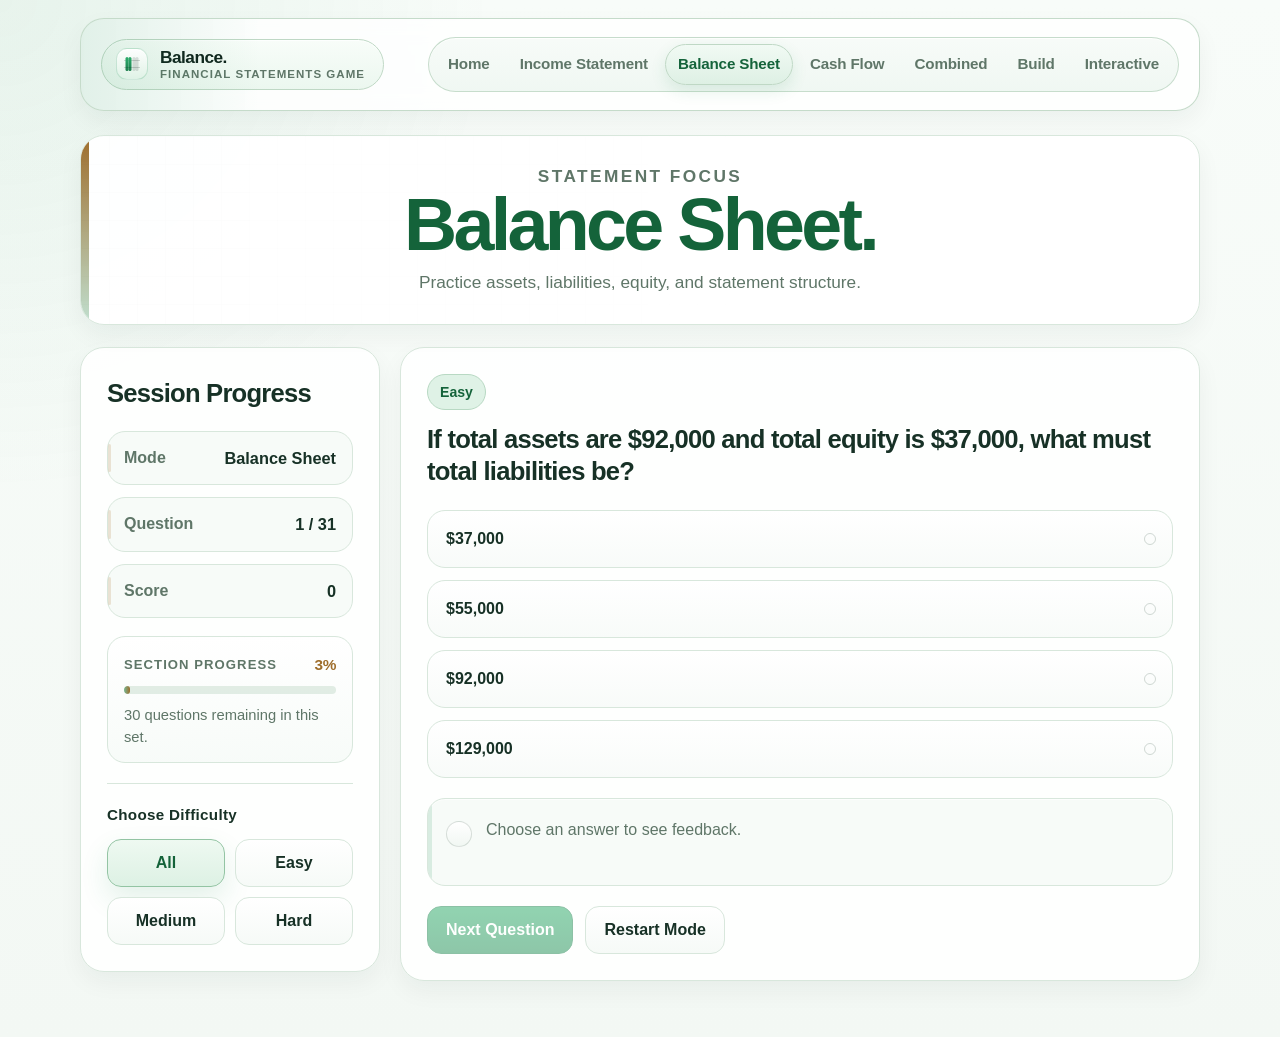
==== commit 34ba06ef: "Progress Bar" ====
--- a/balance.html
+++ b/balance.html
@@ -45,6 +45,16 @@
           <div class="stat-item"><span>Mode</span><strong>Balance Sheet</strong></div>
           <div class="stat-item"><span>Question</span><strong id="progress-text">1 / 8</strong></div>
           <div class="stat-item"><span>Score</span><strong id="score-text">0</strong></div>
+        </div>
+        <div class="status-progress-card" aria-label="Section progress">
+          <div class="status-progress-head">
+            <span class="status-progress-label">Section Progress</span>
+            <strong id="progress-percent-text">0%</strong>
+          </div>
+          <div class="progress-track" aria-hidden="true">
+            <div class="progress-fill" id="progress-fill" style="width: 0%;"></div>
+          </div>
+          <p class="status-progress-note" id="progress-note">Working through the current question set.</p>
         </div>
         <div class="difficulty-filter-card">
           <p class="difficulty-filter-title">Choose Difficulty</p>
--- a/styles.css
+++ b/styles.css
@@ -828,6 +828,58 @@
   border-top: 1px solid var(--border);
 }
 
+.status-progress-card {
+  margin-top: 18px;
+  padding: 16px 16px 14px;
+  border: 1px solid var(--border);
+  border-radius: var(--radius-md);
+  background: linear-gradient(180deg, rgba(255, 255, 255, 0.94) 0%, rgba(247, 251, 248, 0.94) 100%);
+}
+
+.status-progress-head {
+  display: flex;
+  align-items: center;
+  justify-content: space-between;
+  gap: 12px;
+  margin-bottom: 10px;
+}
+
+.status-progress-label {
+  color: var(--muted);
+  font-size: 0.82rem;
+  font-weight: 800;
+  letter-spacing: 0.08em;
+  text-transform: uppercase;
+}
+
+.status-progress-head strong {
+  color: var(--mode-accent-strong);
+  font-size: 0.96rem;
+  letter-spacing: -0.02em;
+}
+
+.progress-track {
+  position: relative;
+  height: 8px;
+  border-radius: 999px;
+  background: rgba(191, 216, 197, 0.45);
+  overflow: hidden;
+}
+
+.progress-fill {
+  height: 100%;
+  border-radius: inherit;
+  background: linear-gradient(90deg, rgba(31, 143, 85, 0.55) 0%, var(--mode-accent-strong) 100%);
+  transition: width 0.24s ease;
+}
+
+.status-progress-note {
+  margin: 10px 0 0;
+  color: var(--muted);
+  font-size: 0.92rem;
+  line-height: 1.5;
+}
+
 .difficulty-filter-title {
   margin: 0 0 12px;
   color: var(--text);
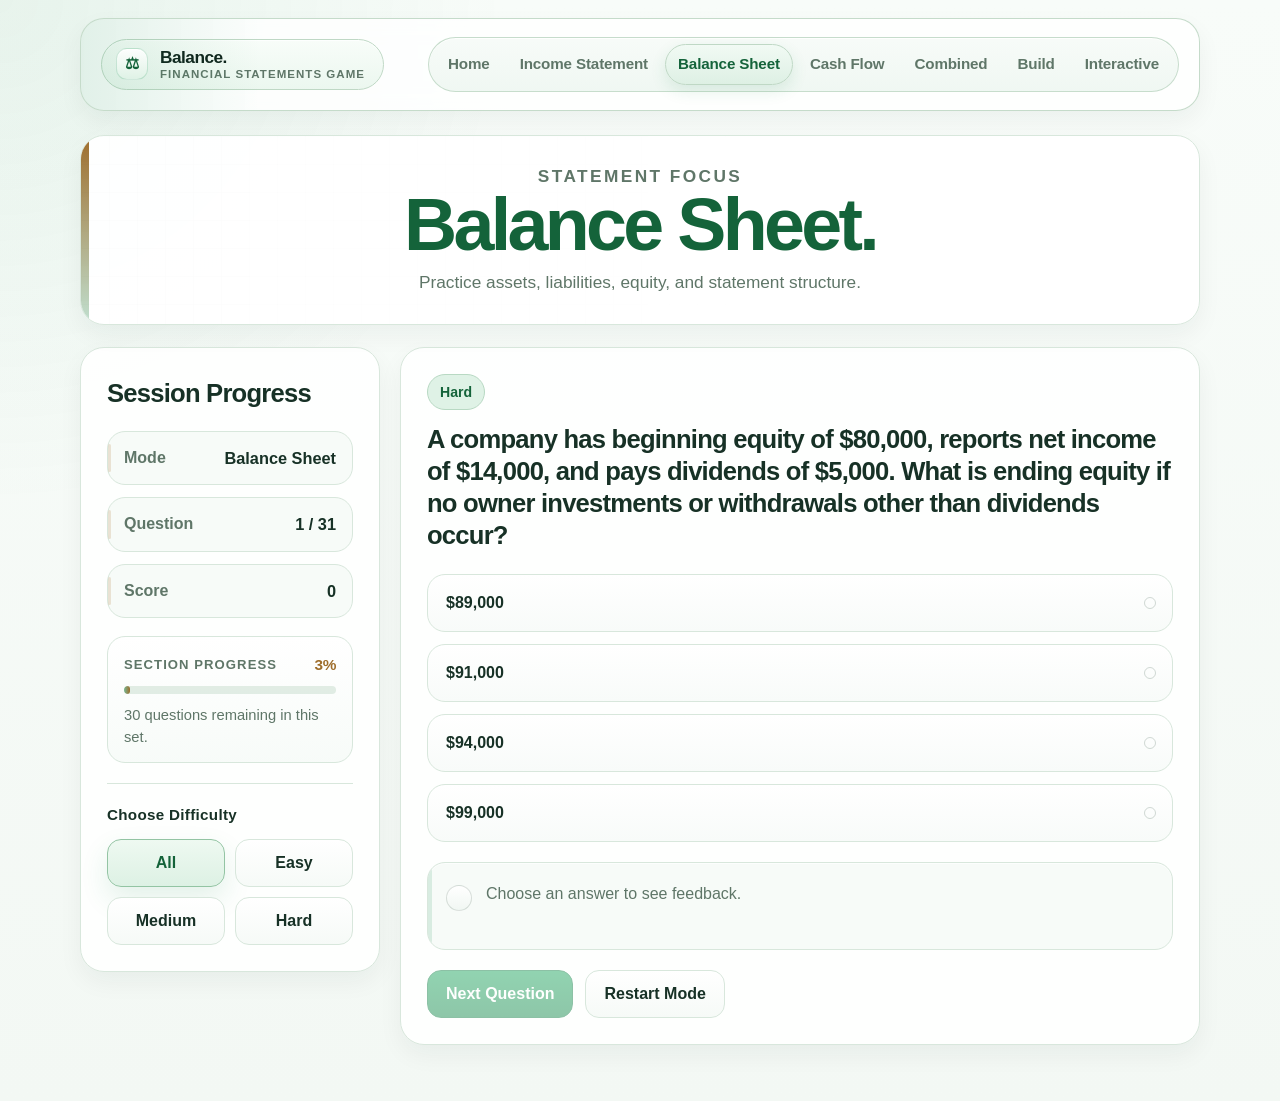
==== commit ef15edb6: "Reverting Logo" ====
--- a/balance.html
+++ b/balance.html
@@ -10,10 +10,7 @@
   <header class="site-header">
     <div class="container header-inner page-topbar">
       <a href="index.html" class="brand-pill" aria-label="Balance home">
-        <span class="brand-mark" aria-hidden="true">
-          <span class="brand-mark-bar"></span>
-          <span class="brand-mark-bar"></span>
-        </span>
+        <span class="brand-mark brand-mark-scale" aria-hidden="true">⚖</span>
         <span class="brand-lockup">
           <span class="brand-name">Balance.</span>
           <span class="brand-tagline">Financial Statements Game</span>
--- a/styles.css
+++ b/styles.css
@@ -139,31 +139,10 @@
   box-shadow: inset 0 1px 0 rgba(255, 255, 255, 0.9);
 }
 
-.brand-mark::before,
-.brand-mark::after {
-  content: "";
-  position: absolute;
-  left: 7px;
-  right: 7px;
-  height: 1px;
-  background: rgba(15, 36, 28, 0.18);
-}
-
-.brand-mark::before {
-  top: 11px;
-}
-
-.brand-mark::after {
-  bottom: 11px;
-}
-
-.brand-mark-bar {
-  width: 3px;
-  height: 14px;
-  border-radius: 999px;
-  background: linear-gradient(180deg, #2cad6c 0%, #1b7d4c 100%);
-  box-shadow: 7px 0 0 rgba(15, 36, 28, 0.14);
-  transform: translateX(-3.5px);
+.brand-mark-scale {
+  color: var(--green-dark);
+  font-size: 1rem;
+  line-height: 1;
 }
 
 .brand-lockup {
@@ -322,8 +301,7 @@
   width: clamp(92px, 12vw, 116px);
   height: clamp(92px, 12vw, 116px);
   display: grid;
-  grid-template-columns: repeat(3, 1fr);
-  gap: 8px;
+  place-items: center;
   padding: 16px;
   border-radius: 28px;
   background:
@@ -332,24 +310,11 @@
   box-shadow: 0 18px 36px rgba(31, 143, 85, 0.1);
 }
 
-.hero-logo-mark span {
-  border-radius: 999px;
-  background: linear-gradient(180deg, #33af70 0%, #1e8350 100%);
-}
-
-.hero-logo-mark span:nth-child(1) {
-  height: 54%;
-  align-self: end;
-}
-
-.hero-logo-mark span:nth-child(2) {
-  height: 84%;
-  align-self: end;
-}
-
-.hero-logo-mark span:nth-child(3) {
-  height: 66%;
-  align-self: end;
+.hero-logo-mark-scale {
+  color: #7cbf97;
+  font-size: clamp(4.5rem, 10vw, 7rem);
+  line-height: 1;
+  text-shadow: 0 12px 28px rgba(31, 143, 85, 0.16);
 }
 
 .hero-logo-copy {
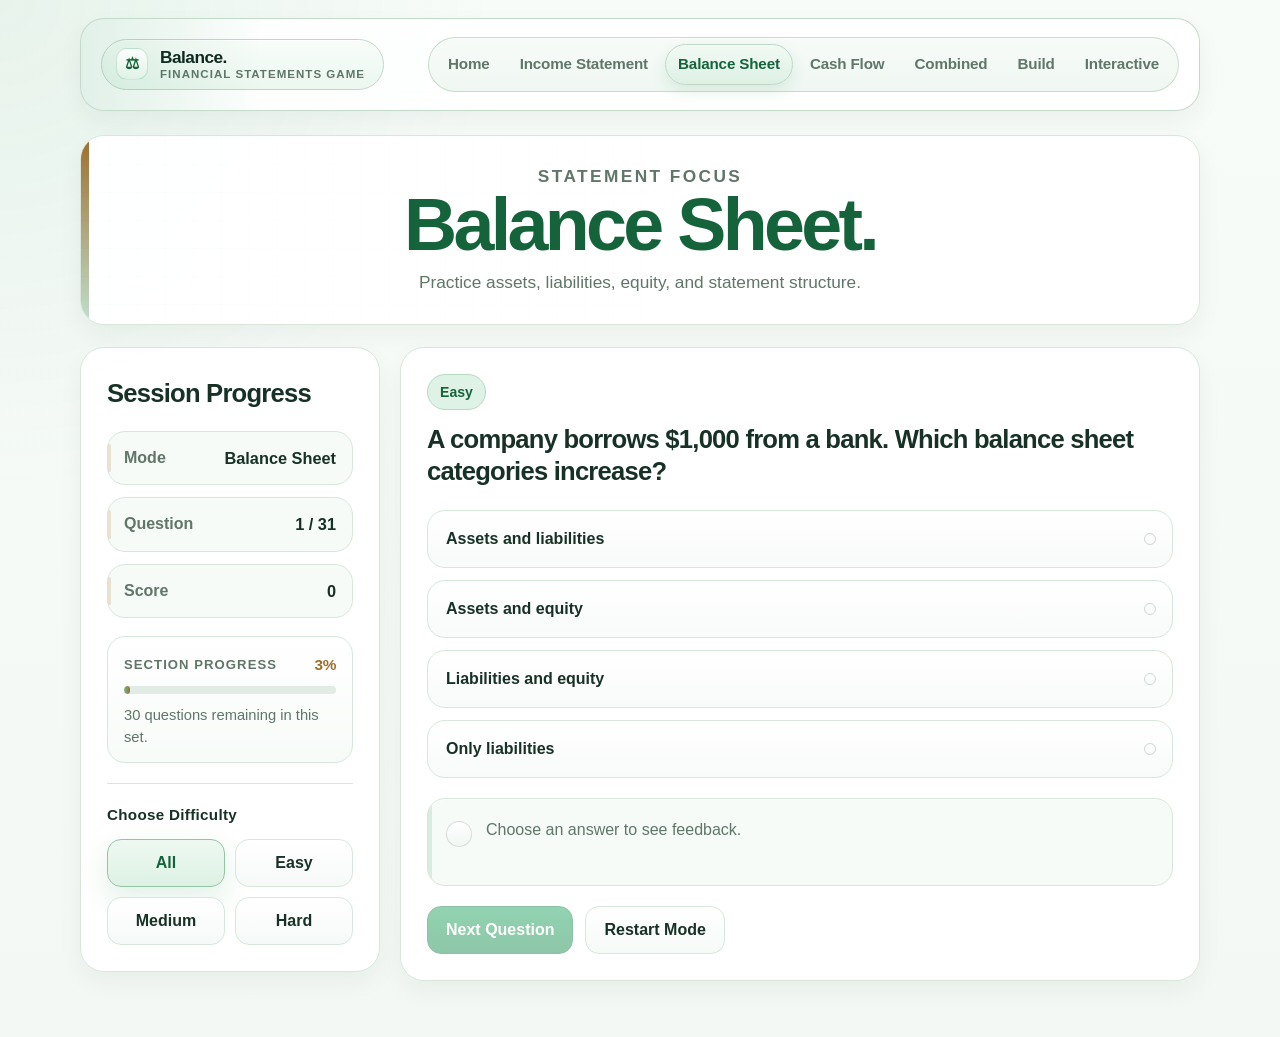
==== commit dcfcac4b: "New Mobile Nav Bar" ====
--- a/balance.html
+++ b/balance.html
@@ -25,6 +25,18 @@
         <a href="build.html">Build</a>
         <a href="interactive.html">Interactive</a>
       </nav>
+      <details class="mobile-nav">
+        <summary>Menu</summary>
+        <nav class="mobile-nav-menu">
+          <a href="index.html">Home</a>
+          <a href="income.html">Income Statement</a>
+          <a href="balance.html" class="active">Balance Sheet</a>
+          <a href="cashflow.html">Cash Flow</a>
+          <a href="combined.html">Combined</a>
+          <a href="build.html">Build</a>
+          <a href="interactive.html">Interactive</a>
+        </nav>
+      </details>
     </div>
   </header>
 
--- a/styles.css
+++ b/styles.css
@@ -216,6 +216,84 @@
   box-shadow: 0 6px 16px rgba(31, 143, 85, 0.12);
 }
 
+.mobile-nav {
+  display: none;
+  position: relative;
+  margin-left: auto;
+}
+
+.mobile-nav summary {
+  display: inline-flex;
+  align-items: center;
+  justify-content: center;
+  min-height: 44px;
+  padding: 0 16px;
+  border: 1px solid var(--border);
+  border-radius: var(--radius-pill);
+  background: linear-gradient(180deg, #ffffff 0%, #f6faf7 100%);
+  color: var(--text);
+  font-weight: 800;
+  cursor: pointer;
+  list-style: none;
+  box-shadow: inset 0 1px 0 rgba(255, 255, 255, 0.75);
+}
+
+.mobile-nav summary::-webkit-details-marker {
+  display: none;
+}
+
+.mobile-nav summary::after {
+  content: "▾";
+  margin-left: 8px;
+  color: var(--muted);
+  font-size: 0.9rem;
+}
+
+.mobile-nav[open] summary::after {
+  content: "▴";
+}
+
+.mobile-nav-menu {
+  position: absolute;
+  top: calc(100% + 10px);
+  right: 0;
+  z-index: 20;
+  min-width: 240px;
+  display: grid;
+  gap: 6px;
+  padding: 10px;
+  background: rgba(255, 255, 255, 0.98);
+  border: 1px solid rgba(191, 216, 197, 0.9);
+  border-radius: 18px;
+  box-shadow: 0 18px 40px rgba(18, 49, 35, 0.12);
+  backdrop-filter: blur(12px);
+}
+
+.mobile-nav-menu a {
+  display: flex;
+  align-items: center;
+  min-height: 42px;
+  padding: 0 12px;
+  border: 1px solid transparent;
+  border-radius: 12px;
+  color: var(--muted);
+  font-weight: 700;
+}
+
+.mobile-nav-menu a:hover,
+.mobile-nav-menu a:focus-visible {
+  background: var(--surface-soft);
+  border-color: var(--border);
+  color: var(--green-dark);
+  outline: none;
+}
+
+.mobile-nav-menu a.active {
+  background: linear-gradient(180deg, #f1faf4 0%, #def0e4 100%);
+  border-color: var(--border-strong);
+  color: var(--green-dark);
+}
+
 .hero,
 .mode-section,
 .quiz-hero,
@@ -294,7 +372,7 @@
   display: inline-flex;
   align-items: center;
   justify-content: flex-start;
-  gap: 20px;
+  gap: 14px;
 }
 
 .hero-logo-mark {
@@ -315,6 +393,19 @@
   font-size: clamp(4.5rem, 10vw, 7rem);
   line-height: 1;
   text-shadow: 0 12px 28px rgba(31, 143, 85, 0.16);
+}
+
+.hero-logo-mark-inline {
+  width: auto;
+  height: auto;
+  display: inline-block;
+  padding: 0;
+  border: 0;
+  border-radius: 0;
+  background: transparent;
+  box-shadow: none;
+  font-size: clamp(3.5rem, 7vw, 5.4rem);
+  transform: translateY(-0.08em);
 }
 
 .hero-logo-copy {
@@ -1350,6 +1441,10 @@
   align-items: start;
 }
 
+.statement-detail-layout-overview {
+  grid-template-columns: minmax(0, 1fr) 360px;
+}
+
 .interactive-preview-grid {
   display: grid;
   grid-template-columns: repeat(3, minmax(0, 1fr));
@@ -1370,6 +1465,34 @@
   box-shadow: var(--shadow-sm);
 }
 
+.interactive-instructions-hero {
+  display: flex;
+  align-items: center;
+  justify-content: space-between;
+  gap: 18px;
+}
+
+.interactive-instructions-copy {
+  max-width: 760px;
+}
+
+.interactive-instructions-title {
+  margin: 0 0 6px !important;
+  color: var(--text);
+  font-size: 1.08rem;
+  font-weight: 800;
+  letter-spacing: -0.02em;
+}
+
+.interactive-instructions-text {
+  color: var(--muted);
+}
+
+.interactive-start-btn {
+  flex: 0 0 auto;
+  white-space: nowrap;
+}
+
 .interactive-instructions p {
   margin: 0;
   line-height: 1.55;
@@ -1377,6 +1500,36 @@
 
 .interactive-instructions strong {
   color: var(--green-dark);
+}
+
+.interactive-summary-card {
+  margin-bottom: 20px;
+  padding: 22px 24px;
+  border: 1px solid var(--border);
+  border-radius: var(--radius-lg);
+  background: linear-gradient(180deg, rgba(255, 255, 255, 0.96) 0%, rgba(246, 251, 248, 0.96) 100%);
+  box-shadow: var(--shadow-sm);
+}
+
+.interactive-summary-eyebrow {
+  margin: 0 0 8px;
+  color: var(--mode-accent-strong);
+  font-size: 0.8rem;
+  font-weight: 800;
+  letter-spacing: 0.12em;
+  text-transform: uppercase;
+}
+
+.interactive-summary-card h2 {
+  margin: 0 0 10px;
+  font-size: clamp(1.6rem, 3vw, 2.2rem);
+  letter-spacing: -0.04em;
+}
+
+.interactive-summary-card p {
+  margin: 0;
+  color: var(--muted);
+  line-height: 1.65;
 }
 
 .statement-card {
@@ -1391,15 +1544,24 @@
 .statement-card::before {
   content: "";
   position: absolute;
-  inset: 0 auto 0 0;
-  width: 5px;
+  inset: 0 0 auto 0;
+  height: 4px;
   background: linear-gradient(180deg, rgba(31, 143, 85, 0.24), rgba(31, 143, 85, 0.65));
 }
 
 .statement-card-header {
-  padding: 20px 22px 16px;
+  padding: 22px 22px 18px;
   border-bottom: 1px solid rgba(191, 216, 197, 0.8);
   background: linear-gradient(180deg, rgba(247, 251, 248, 0.98) 0%, rgba(238, 247, 241, 0.98) 100%);
+}
+
+.statement-card-kicker {
+  margin: 0 0 6px;
+  color: var(--mode-accent-strong);
+  font-size: 0.76rem;
+  font-weight: 800;
+  letter-spacing: 0.12em;
+  text-transform: uppercase;
 }
 
 .statement-card-header h2 {
@@ -1410,28 +1572,38 @@
 }
 
 .statement-card-body {
-  padding: 10px 18px 14px;
+  display: grid;
+  gap: 10px;
+  padding: 16px 18px 18px;
 }
 
 .statement-card-body .line-item {
   display: grid;
-  grid-template-columns: minmax(0, 1fr) 68px;
+  grid-template-columns: minmax(0, 1fr) auto;
   gap: 14px;
-  align-items: end;
-  padding: 12px 8px;
-  border-bottom: 1px solid rgba(216, 231, 220, 0.7);
+  align-items: center;
+  padding: 12px 14px;
+  border: 1px solid rgba(216, 231, 220, 0.82);
+  border-radius: 16px;
+  background: linear-gradient(180deg, rgba(255, 255, 255, 0.96) 0%, rgba(248, 252, 249, 0.96) 100%);
   font-weight: 600;
   cursor: pointer;
-  transition: opacity 0.18s ease, background 0.18s ease, color 0.18s ease, box-shadow 0.18s ease;
+  transition: opacity 0.18s ease, background 0.18s ease, color 0.18s ease, box-shadow 0.18s ease, border-color 0.18s ease, transform 0.18s ease;
 }
 
 .statement-card-body .line-item:last-child {
-  border-bottom: none;
+  border-bottom: 1px solid rgba(216, 231, 220, 0.82);
 }
 
 .statement-card-body .line-item .line-value {
   text-align: right;
   font-variant-numeric: tabular-nums;
+  color: var(--muted);
+  font-size: 0.8rem;
+  font-weight: 800;
+  letter-spacing: 0.06em;
+  text-transform: uppercase;
+  white-space: nowrap;
 }
 
 .statement-card-body .line-item-indented .line-label {
@@ -1455,6 +1627,14 @@
   margin-top: 10px;
   padding-top: 14px;
   border-top: 2px solid rgba(23, 49, 38, 0.18);
+}
+
+.statement-card-body .line-item:hover,
+.statement-card-body .line-item:focus-visible {
+  transform: translateY(-1px);
+  border-color: rgba(31, 143, 85, 0.28);
+  box-shadow: 0 12px 24px rgba(18, 49, 35, 0.08);
+  outline: none;
 }
 
 .line-item {
@@ -1472,16 +1652,18 @@
 .line-item.is-selected {
   background: linear-gradient(180deg, #eff9f2 0%, #dff2e6 100%);
   color: var(--green-dark);
-  box-shadow: inset 0 0 0 1px rgba(31, 143, 85, 0.2);
+  border-color: rgba(31, 143, 85, 0.42);
+  box-shadow: inset 0 0 0 1px rgba(31, 143, 85, 0.2), 0 0 0 3px rgba(31, 143, 85, 0.08);
 }
 
 .line-item.is-related {
-  background: rgba(239, 247, 242, 0.72);
-  color: var(--green-dark);
+  background: rgba(239, 247, 242, 0.9);
+  color: var(--green-dark);
+  border-color: rgba(191, 216, 197, 0.96);
 }
 
 .line-item.is-dimmed {
-  opacity: 0.36;
+  opacity: 0.42;
 }
 
 .statement-view-card {
@@ -1536,8 +1718,8 @@
 
 .statement-lines .line-item {
   display: grid;
-  grid-template-columns: minmax(0, 1fr) 132px;
-  gap: 16px;
+  grid-template-columns: minmax(0, 1fr) minmax(132px, 168px);
+  gap: 20px;
   align-items: end;
   padding: 10px 0;
   border-bottom: 1px solid rgba(216, 231, 220, 0.62);
@@ -1555,6 +1737,7 @@
   font-variant-numeric: tabular-nums;
   letter-spacing: 0.02em;
   color: var(--muted);
+  white-space: nowrap;
 }
 
 .statement-lines .line-item-indented .line-label {
@@ -1639,16 +1822,94 @@
   line-height: 1.6;
 }
 
+.interactive-detail-intro {
+  margin-bottom: 16px !important;
+  font-size: 0.98rem;
+}
+
+.interactive-detail-section {
+  margin-top: 16px;
+  padding-top: 16px;
+  border-top: 1px solid rgba(191, 216, 197, 0.82);
+}
+
 .interactive-detail-flow {
   margin-top: 18px;
   padding-top: 18px;
   border-top: 1px solid rgba(191, 216, 197, 0.82);
 }
 
+.interactive-detail-sequence {
+  margin-top: 10px !important;
+  color: var(--green-dark) !important;
+  font-size: 0.95rem;
+  font-weight: 700;
+  line-height: 1.55;
+}
+
 .interactive-detail-label {
   margin-bottom: 8px !important;
   color: var(--green-dark) !important;
   font-size: 0.92rem;
+  font-weight: 800;
+}
+
+.detail-tag-list,
+.detail-flow-path {
+  display: flex;
+  flex-wrap: wrap;
+  gap: 8px;
+}
+
+.detail-tag,
+.detail-flow-chip {
+  display: inline-flex;
+  align-items: center;
+  gap: 6px;
+  min-height: 34px;
+  padding: 0 12px;
+  border-radius: var(--radius-pill);
+  border: 1px solid rgba(191, 216, 197, 0.94);
+  background: rgba(255, 255, 255, 0.78);
+  color: var(--green-dark);
+  font-size: 0.9rem;
+  font-weight: 700;
+}
+
+.detail-tag {
+  color: var(--text);
+}
+
+.detail-flow-path {
+  margin-top: 12px;
+  align-items: center;
+}
+
+.detail-flow-chip {
+  padding-top: 8px;
+  padding-bottom: 8px;
+  min-height: 0;
+  align-items: flex-start;
+  flex-direction: column;
+  border-radius: 14px;
+}
+
+.detail-flow-chip strong {
+  color: var(--green-dark);
+  font-size: 0.82rem;
+  letter-spacing: 0.04em;
+  text-transform: uppercase;
+}
+
+.detail-flow-chip span {
+  color: var(--text);
+  font-size: 0.9rem;
+  font-weight: 700;
+}
+
+.detail-flow-arrow {
+  color: var(--mode-accent-strong);
+  font-size: 1rem;
   font-weight: 800;
 }
 
@@ -1733,6 +1994,15 @@
   .hero-ledger-card {
     max-width: 520px;
   }
+
+  .statement-detail-layout-overview {
+    grid-template-columns: 1fr;
+  }
+
+  .interactive-instructions-hero {
+    flex-direction: column;
+    align-items: flex-start;
+  }
 }
 
 @media (max-width: 1180px) {
@@ -1777,14 +2047,27 @@
   }
 
   .page-nav {
-    width: 100%;
+    display: none;
+  }
+
+  .page-topbar {
     flex-wrap: wrap;
-    justify-content: center;
+    align-items: center;
+    gap: 12px;
+  }
+
+  .brand-pill {
+    flex: 1 1 auto;
+    min-width: 0;
+  }
+
+  .brand-tagline {
+    font-size: 0.68rem;
+  }
+
+  .mobile-nav {
+    display: block;
     margin-left: 0;
-  }
-
-  .page-nav a {
-    flex: 1 1 calc(50% - 12px);
   }
 
   .hero {
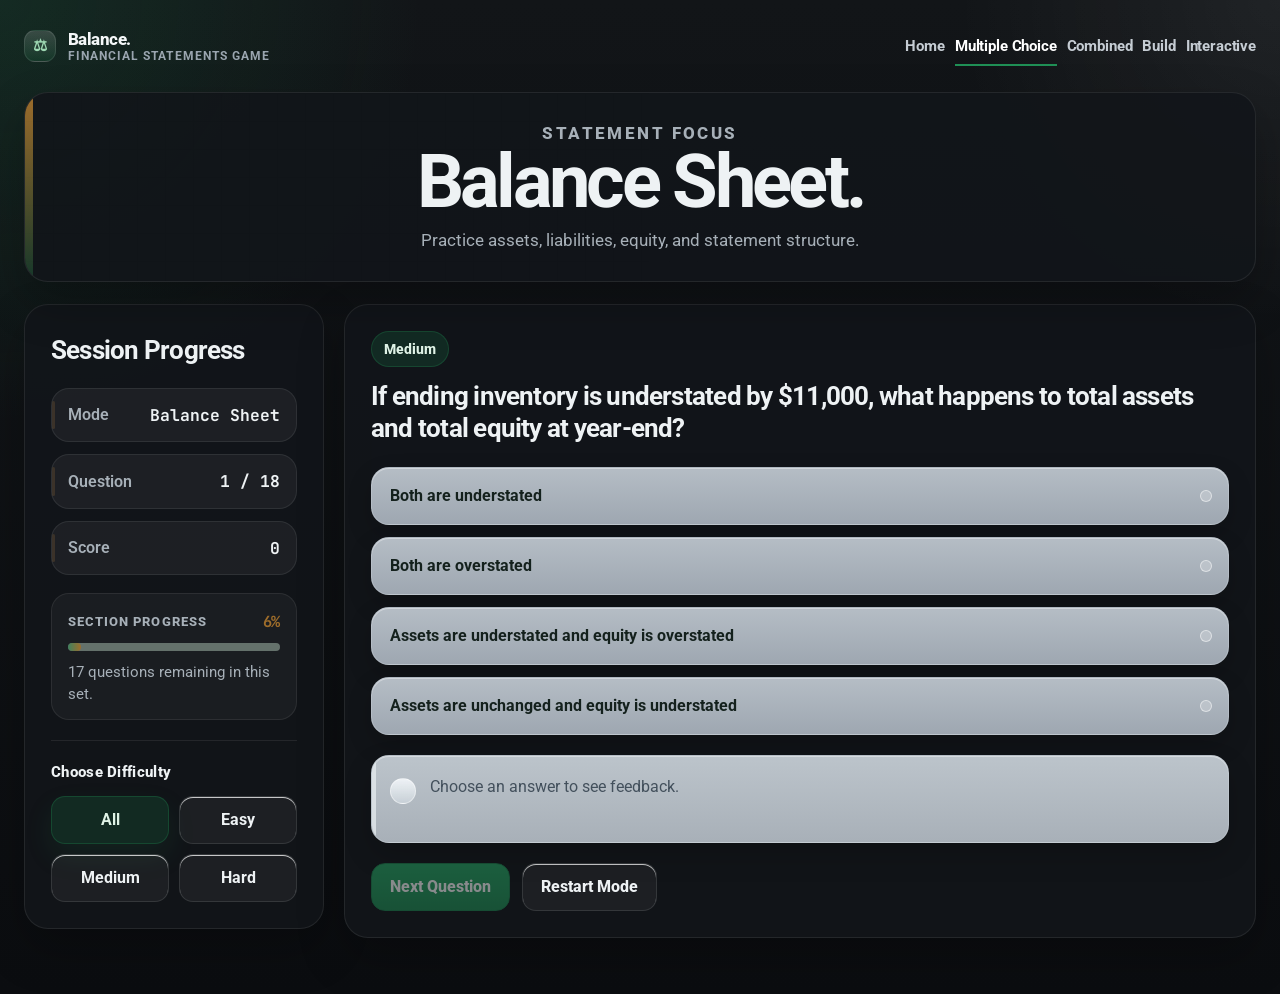
==== commit 27fd7a09: "Changing Nav Bar" ====
--- a/balance.html
+++ b/balance.html
@@ -18,9 +18,7 @@
       </a>
       <nav class="page-nav">
         <a href="index.html">Home</a>
-        <a href="income.html">Income Statement</a>
-        <a href="balance.html" class="active">Balance Sheet</a>
-        <a href="cashflow.html">Cash Flow</a>
+        <a href="multiple-choice.html" class="active">Multiple Choice</a>
         <a href="combined.html">Combined</a>
         <a href="build.html">Build</a>
         <a href="interactive.html">Interactive</a>
@@ -29,9 +27,7 @@
         <summary>Menu</summary>
         <nav class="mobile-nav-menu">
           <a href="index.html">Home</a>
-          <a href="income.html">Income Statement</a>
-          <a href="balance.html" class="active">Balance Sheet</a>
-          <a href="cashflow.html">Cash Flow</a>
+          <a href="multiple-choice.html" class="active">Multiple Choice</a>
           <a href="combined.html">Combined</a>
           <a href="build.html">Build</a>
           <a href="interactive.html">Interactive</a>
@@ -102,7 +98,7 @@
             <p id="final-score-text">You scored 0 out of 0.</p>
             <div class="quiz-actions">
               <button id="play-again-btn" class="primary-btn">Play Again</button>
-              <a href="index.html" class="secondary-link-btn">Back Home</a>
+              <a href="multiple-choice.html" class="secondary-link-btn">Choose Statement</a>
             </div>
           </div>
         </div>
--- a/styles.css
+++ b/styles.css
@@ -1,29 +1,39 @@
+@import url("https://fonts.googleapis.com/css2?family=JetBrains+Mono:wght@600;700;800&family=Roboto:wght@400;500;700;800&display=swap");
+
 :root {
-  --bg: #f3f8f4;
-  --bg-accent: #e6f3ea;
+  --bg: #101214;
+  --bg-accent: #1a1d20;
   --surface: #ffffff;
-  --surface-soft: #f7fbf8;
-  --surface-strong: #eef7f1;
-  --border: #d8e7dc;
-  --border-strong: #bfd8c5;
+  --surface-soft: #f5f7f8;
+  --surface-strong: #edf1f2;
+  --border: rgba(255, 255, 255, 0.1);
+  --border-strong: rgba(255, 255, 255, 0.18);
   --text: #173126;
-  --muted: #5f7668;
+  --muted: #66727d;
   --green: #1f8f55;
   --green-dark: #14633a;
   --green-soft: #dff2e6;
   --green-ring: rgba(31, 143, 85, 0.18);
-  --ink: #0f241c;
+  --ink: #f4f7f8;
   --mode-accent: rgba(31, 143, 85, 0.14);
   --mode-accent-strong: #1f8f55;
   --red: #c23a3a;
   --red-soft: #fae7e7;
-  --shadow-sm: 0 10px 24px rgba(18, 49, 35, 0.05);
-  --shadow-md: 0 18px 40px rgba(18, 49, 35, 0.08);
+  --shadow-sm: 0 20px 48px rgba(0, 0, 0, 0.24);
+  --shadow-md: 0 28px 72px rgba(0, 0, 0, 0.32);
   --radius-lg: 24px;
   --radius-md: 18px;
   --radius-sm: 14px;
   --radius-pill: 999px;
-  --container: 1120px;
+  --container: 1600px;
+  --font-sans: "Roboto", Arial, Helvetica, sans-serif;
+  --font-mono: "JetBrains Mono", "SFMono-Regular", Consolas, "Liberation Mono", Menlo, monospace;
+  --panel: rgba(18, 22, 26, 0.9);
+  --panel-soft: rgba(24, 29, 34, 0.92);
+  --panel-strong: rgba(31, 37, 42, 0.95);
+  --panel-border: rgba(255, 255, 255, 0.08);
+  --panel-text: #eef2f4;
+  --panel-muted: #a7b0b8;
 }
 
 * {
@@ -35,10 +45,11 @@
   margin: 0;
   padding: 0;
   min-height: 100%;
-  font-family: Inter, Arial, Helvetica, sans-serif;
+  font-family: var(--font-sans);
   background:
-    radial-gradient(circle at top left, rgba(31, 143, 85, 0.08), transparent 30%),
-    linear-gradient(180deg, #f8fcf9 0%, var(--bg) 100%);
+    radial-gradient(circle at top left, rgba(31, 143, 85, 0.18), transparent 26%),
+    radial-gradient(circle at top right, rgba(255, 255, 255, 0.06), transparent 20%),
+    linear-gradient(180deg, #121518 0%, #0b0d10 100%);
   color: var(--text);
 }
 
@@ -70,12 +81,14 @@
 }
 
 .container {
-  width: min(var(--container), calc(100% - 32px));
+  width: min(var(--container), calc(100% - 48px));
   margin: 0 auto;
 }
 
 .site-header {
-  padding: 18px 0 0;
+  position: relative;
+  z-index: 50;
+  padding: 20px 0 0;
 }
 
 .header-inner {
@@ -86,26 +99,10 @@
 
 .page-topbar {
   position: relative;
-  overflow: hidden;
   justify-content: space-between;
   gap: 18px 24px;
   flex-wrap: nowrap;
-  padding: 18px 20px;
-  background: rgba(255, 255, 255, 0.82);
-  border: 1px solid rgba(191, 216, 197, 0.9);
-  border-radius: var(--radius-lg);
-  box-shadow: var(--shadow-sm);
-  backdrop-filter: blur(10px);
-}
-
-.page-topbar::before {
-  content: "";
-  position: absolute;
-  inset: 0 auto 0 0;
-  width: 180px;
-  background:
-    linear-gradient(90deg, rgba(31, 143, 85, 0.12), rgba(31, 143, 85, 0));
-  pointer-events: none;
+  padding: 4px 0 0;
 }
 
 .brand-pill {
@@ -113,16 +110,14 @@
   flex: 0 0 auto;
   align-items: center;
   gap: 12px;
-  min-height: 48px;
-  padding: 8px 18px 8px 14px;
-  background: linear-gradient(180deg, rgba(248, 253, 249, 0.98) 0%, rgba(235, 247, 239, 0.98) 100%);
+  min-height: 44px;
+  padding: 0;
+  background: transparent;
   color: var(--ink);
-  border: 1px solid var(--border-strong);
-  border-radius: var(--radius-pill);
+  border: 0;
   font-weight: 800;
   letter-spacing: -0.01em;
   white-space: nowrap;
-  box-shadow: inset 0 1px 0 rgba(255, 255, 255, 0.7);
 }
 
 .brand-mark {
@@ -134,13 +129,13 @@
   justify-content: center;
   border-radius: 11px;
   background:
-    linear-gradient(180deg, rgba(255, 255, 255, 0.92) 0%, rgba(223, 242, 230, 0.92) 100%);
-  border: 1px solid rgba(31, 143, 85, 0.2);
-  box-shadow: inset 0 1px 0 rgba(255, 255, 255, 0.9);
+    linear-gradient(180deg, rgba(255, 255, 255, 0.16) 0%, rgba(31, 143, 85, 0.16) 100%);
+  border: 1px solid rgba(255, 255, 255, 0.1);
+  box-shadow: none;
 }
 
 .brand-mark-scale {
-  color: var(--green-dark);
+  color: #9ed8b3;
   font-size: 1rem;
   line-height: 1;
 }
@@ -158,7 +153,7 @@
 
 .brand-tagline {
   margin-top: 2px;
-  color: var(--muted);
+  color: #9aa5af;
   font-size: 0.72rem;
   font-weight: 700;
   letter-spacing: 0.09em;
@@ -171,14 +166,14 @@
   min-width: max-content;
   align-items: center;
   justify-content: flex-start;
-  gap: 4px;
+  gap: 10px;
   flex-wrap: nowrap;
-  padding: 6px;
+  padding: 0;
   margin-left: auto;
-  background: linear-gradient(180deg, rgba(247, 251, 248, 0.96) 0%, rgba(239, 247, 242, 0.96) 100%);
-  border: 1px solid rgba(191, 216, 197, 0.85);
-  border-radius: var(--radius-pill);
-  box-shadow: inset 0 1px 0 rgba(255, 255, 255, 0.85);
+  background: transparent;
+  border: 0;
+  border-radius: 0;
+  box-shadow: none;
 }
 
 .page-nav a {
@@ -187,38 +182,44 @@
   align-items: center;
   justify-content: center;
   min-height: 40px;
-  padding: 8px 12px;
-  border-radius: var(--radius-pill);
-  border: 1px solid transparent;
+  padding: 6px 0;
+  border-radius: 0;
+  border: 0;
   background: transparent;
-  color: var(--muted);
+  color: #c5ccd3;
   font-weight: 700;
   font-size: 0.95rem;
   letter-spacing: -0.01em;
   white-space: nowrap;
-  transition: transform 0.18s ease, background 0.18s ease, border-color 0.18s ease, color 0.18s ease, box-shadow 0.18s ease;
+  transition: transform 0.18s ease, color 0.18s ease, opacity 0.18s ease;
 }
 
 .page-nav a:hover,
 .page-nav a:focus-visible {
   transform: translateY(-1px);
-  background: var(--surface);
-  border-color: var(--border);
-  color: var(--green-dark);
-  box-shadow: var(--shadow-sm);
+  color: #ffffff;
   outline: none;
 }
 
 .page-nav a.active {
-  background: linear-gradient(180deg, #f1faf4 0%, #def0e4 100%);
-  border-color: var(--border-strong);
-  color: var(--green-dark);
-  box-shadow: 0 6px 16px rgba(31, 143, 85, 0.12);
+  color: #ffffff;
+  box-shadow: inset 0 -2px 0 var(--green);
+}
+
+.best-score-text {
+  display: block;
+  margin-top: 10px;
+  color: #5f7668;
+  font-size: 0.92rem;
+  font-weight: 700;
+  font-family: var(--font-mono);
+  font-variant-numeric: tabular-nums;
 }
 
 .mobile-nav {
   display: none;
   position: relative;
+  z-index: 60;
   margin-left: auto;
 }
 
@@ -228,10 +229,10 @@
   justify-content: center;
   min-height: 44px;
   padding: 0 16px;
-  border: 1px solid var(--border);
+  border: 1px solid rgba(255, 255, 255, 0.14);
   border-radius: var(--radius-pill);
-  background: linear-gradient(180deg, #ffffff 0%, #f6faf7 100%);
-  color: var(--text);
+  background: rgba(255, 255, 255, 0.06);
+  color: #f3f6f7;
   font-weight: 800;
   cursor: pointer;
   list-style: none;
@@ -257,15 +258,16 @@
   position: absolute;
   top: calc(100% + 10px);
   right: 0;
-  z-index: 20;
-  min-width: 240px;
+  z-index: 80;
+  width: min(240px, calc(100vw - 40px));
+  max-width: calc(100vw - 40px);
   display: grid;
   gap: 6px;
   padding: 10px;
-  background: rgba(255, 255, 255, 0.98);
-  border: 1px solid rgba(191, 216, 197, 0.9);
+  background: rgba(22, 25, 28, 0.96);
+  border: 1px solid rgba(255, 255, 255, 0.1);
   border-radius: 18px;
-  box-shadow: 0 18px 40px rgba(18, 49, 35, 0.12);
+  box-shadow: 0 18px 40px rgba(0, 0, 0, 0.34);
   backdrop-filter: blur(12px);
 }
 
@@ -276,22 +278,22 @@
   padding: 0 12px;
   border: 1px solid transparent;
   border-radius: 12px;
-  color: var(--muted);
+  color: #c5ccd3;
   font-weight: 700;
 }
 
 .mobile-nav-menu a:hover,
 .mobile-nav-menu a:focus-visible {
-  background: var(--surface-soft);
-  border-color: var(--border);
-  color: var(--green-dark);
+  background: rgba(255, 255, 255, 0.06);
+  border-color: rgba(255, 255, 255, 0.08);
+  color: #ffffff;
   outline: none;
 }
 
 .mobile-nav-menu a.active {
-  background: linear-gradient(180deg, #f1faf4 0%, #def0e4 100%);
-  border-color: var(--border-strong);
-  color: var(--green-dark);
+  background: rgba(31, 143, 85, 0.18);
+  border-color: rgba(31, 143, 85, 0.28);
+  color: #ffffff;
 }
 
 .hero,
@@ -302,8 +304,8 @@
 .quiz-card,
 .feature-card,
 .mode-card {
-  background: rgba(255, 255, 255, 0.94);
-  border: 1px solid var(--border);
+  background: var(--panel);
+  border: 1px solid var(--panel-border);
   box-shadow: var(--shadow-sm);
 }
 
@@ -318,11 +320,28 @@
   padding-bottom: 56px;
 }
 
+.home-page .section-heading h2,
+.home-page .section-heading p,
+.home-page .reset-progress-btn {
+  color: #eef2f4;
+}
+
+.home-page .section-heading p {
+  color: #a7b0b8;
+}
+
 .hero {
   position: relative;
   overflow: hidden;
-  padding: 40px 32px;
+  padding: 56px 48px;
   margin-top: 20px;
+  min-height: min(72vh, 760px);
+  display: flex;
+  align-items: center;
+  background: transparent;
+  border: 0;
+  box-shadow: none;
+  border-radius: 0;
 }
 
 .hero::before {
@@ -330,8 +349,8 @@
   position: absolute;
   inset: 0;
   background:
-    linear-gradient(90deg, rgba(15, 36, 28, 0.035) 1px, transparent 1px),
-    linear-gradient(rgba(15, 36, 28, 0.035) 1px, transparent 1px);
+    linear-gradient(90deg, rgba(255, 255, 255, 0.04) 1px, transparent 1px),
+    linear-gradient(rgba(255, 255, 255, 0.04) 1px, transparent 1px);
   background-size: 32px 32px;
   mask-image: linear-gradient(180deg, rgba(0, 0, 0, 0.22), transparent 72%);
   pointer-events: none;
@@ -339,22 +358,26 @@
 
 .hero-shell {
   position: relative;
-  display: grid;
-  grid-template-columns: minmax(0, 1.2fr) minmax(280px, 360px);
-  gap: 28px;
-  align-items: center;
+  display: flex;
+  justify-content: center;
+  align-items: center;
+  width: 100%;
+  min-height: inherit;
 }
 
 .hero-copy {
   display: flex;
   flex-direction: column;
-  align-items: flex-start;
-  text-align: left;
+  align-items: center;
+  text-align: center;
+  justify-content: center;
+  width: min(100%, 980px);
+  margin: 0 auto;
 }
 
 .hero-eyebrow {
   margin: 0 0 16px;
-  color: var(--green-dark);
+  color: #90d0a9;
   font-size: 0.82rem;
   font-weight: 800;
   letter-spacing: 0.14em;
@@ -364,14 +387,14 @@
 .hero-logo {
   display: inline-flex;
   flex-direction: column;
-  align-items: flex-start;
+  align-items: center;
   gap: 12px;
 }
 
 .hero-logo-top {
   display: inline-flex;
   align-items: center;
-  justify-content: flex-start;
+  justify-content: center;
   gap: 14px;
 }
 
@@ -383,13 +406,13 @@
   padding: 16px;
   border-radius: 28px;
   background:
-    linear-gradient(180deg, rgba(255, 255, 255, 0.96) 0%, rgba(232, 245, 237, 0.92) 100%);
-  border: 1px solid rgba(191, 216, 197, 0.9);
-  box-shadow: 0 18px 36px rgba(31, 143, 85, 0.1);
+    linear-gradient(180deg, rgba(255, 255, 255, 0.08) 0%, rgba(31, 143, 85, 0.12) 100%);
+  border: 1px solid rgba(255, 255, 255, 0.08);
+  box-shadow: 0 18px 36px rgba(0, 0, 0, 0.26);
 }
 
 .hero-logo-mark-scale {
-  color: #7cbf97;
+  color: #90d0a9;
   font-size: clamp(4.5rem, 10vw, 7rem);
   line-height: 1;
   text-shadow: 0 12px 28px rgba(31, 143, 85, 0.16);
@@ -409,11 +432,12 @@
 }
 
 .hero-logo-copy {
-  text-align: left;
+  text-align: center;
 }
 
 .hero-logo-bottom {
-  text-align: left;
+  text-align: center;
+  width: 100%;
 }
 
 .hero h1 {
@@ -421,12 +445,12 @@
   font-size: clamp(3.5rem, 8vw, 6rem);
   line-height: 0.92;
   letter-spacing: -0.05em;
-  color: var(--green-dark);
+  color: #f4f7f8;
 }
 
 .hero-logo-subtitle {
   margin: 0;
-  color: var(--green);
+  color: #90d0a9;
   font-size: clamp(0.95rem, 1.8vw, 1.2rem);
   font-weight: 800;
   letter-spacing: 0.18em;
@@ -434,8 +458,8 @@
 
 .hero-logo-note {
   margin: 14px 0 0;
-  max-width: 620px;
-  color: var(--muted);
+  max-width: 820px;
+  color: var(--panel-muted);
   font-size: 1.08rem;
 }
 
@@ -444,6 +468,7 @@
   flex-wrap: wrap;
   gap: 10px;
   margin-top: 22px;
+  justify-content: center;
 }
 
 .hero-statement-tags span {
@@ -452,9 +477,9 @@
   min-height: 36px;
   padding: 0 12px;
   border-radius: var(--radius-pill);
-  border: 1px solid rgba(191, 216, 197, 0.9);
-  background: rgba(255, 255, 255, 0.72);
-  color: var(--green-dark);
+  border: 1px solid rgba(255, 255, 255, 0.08);
+  background: rgba(255, 255, 255, 0.06);
+  color: var(--panel-text);
   font-size: 0.92rem;
   font-weight: 700;
 }
@@ -462,104 +487,12 @@
 .hero-actions {
   margin-top: 36px;
   display: flex;
-  justify-content: flex-start;
+  justify-content: center;
+  width: 100%;
 }
 
 .hero-cta {
   min-width: 190px;
-}
-
-.hero-ledger-card {
-  position: relative;
-  padding: 22px 22px 20px;
-  border: 1px solid rgba(191, 216, 197, 0.92);
-  border-radius: 22px;
-  background:
-    linear-gradient(180deg, rgba(255, 255, 255, 0.98) 0%, rgba(245, 250, 247, 0.96) 100%);
-  box-shadow: 0 16px 32px rgba(18, 49, 35, 0.08);
-}
-
-.hero-ledger-card::before {
-  content: "";
-  position: absolute;
-  inset: 14px 14px auto 14px;
-  height: 1px;
-  background: linear-gradient(90deg, transparent, rgba(15, 36, 28, 0.12), transparent);
-}
-
-.hero-ledger-header {
-  display: flex;
-  justify-content: space-between;
-  align-items: baseline;
-  gap: 12px;
-  padding-bottom: 16px;
-  margin-bottom: 10px;
-  border-bottom: 1px solid rgba(216, 231, 220, 0.8);
-}
-
-.hero-ledger-header p,
-.hero-ledger-note {
-  margin: 0;
-}
-
-.hero-ledger-header p {
-  color: var(--ink);
-  font-size: 1rem;
-  font-weight: 800;
-  letter-spacing: -0.02em;
-}
-
-.hero-ledger-header span {
-  color: var(--muted);
-  font-size: 0.82rem;
-  font-weight: 700;
-  letter-spacing: 0.1em;
-  text-transform: uppercase;
-}
-
-.hero-ledger-lines {
-  display: grid;
-  gap: 10px;
-}
-
-.hero-ledger-line {
-  display: grid;
-  grid-template-columns: minmax(0, 1fr) 24px;
-  gap: 12px;
-  align-items: center;
-  padding: 10px 0;
-  border-bottom: 1px solid rgba(216, 231, 220, 0.74);
-  font-weight: 700;
-}
-
-.hero-ledger-line span {
-  color: var(--text);
-}
-
-.hero-ledger-line strong {
-  color: var(--green-dark);
-  text-align: right;
-}
-
-.hero-ledger-line-total {
-  border-top: 1px solid rgba(191, 216, 197, 0.9);
-  padding-top: 14px;
-}
-
-.hero-ledger-line-total span,
-.hero-ledger-line-balance span {
-  font-weight: 800;
-}
-
-.hero-ledger-divider {
-  height: 12px;
-}
-
-.hero-ledger-note {
-  margin-top: 16px;
-  color: var(--muted);
-  font-size: 0.92rem;
-  line-height: 1.55;
 }
 
 .brand-strip {
@@ -607,33 +540,100 @@
   border-radius: var(--radius-md);
   padding: 22px;
   text-align: left;
-  background: linear-gradient(180deg, #ffffff 0%, #f9fcfa 100%);
+  background: var(--panel-soft);
 }
 
 .feature-card h3 {
   margin: 0 0 8px;
   font-size: 1.05rem;
   letter-spacing: -0.02em;
+  color: var(--panel-text);
 }
 
 .feature-card p {
   margin: 0;
-  color: var(--muted);
+  color: var(--panel-muted);
 }
 
 .home-info-section {
-  padding: 34px 32px 40px;
+  padding: 0;
   margin-top: 22px;
+  background: transparent;
+  border: 0;
+  box-shadow: none;
 }
 
 .mode-section {
-  padding: 34px 32px 40px;
+  padding: 0;
   margin-top: 22px;
   margin-bottom: 56px;
+  background: transparent;
+  border: 0;
+  box-shadow: none;
+}
+
+.accounting-tidbit {
+  display: grid;
+  grid-template-columns: minmax(0, 280px) minmax(0, 1fr);
+  gap: 24px;
+  align-items: center;
+  padding: 28px 32px;
+  margin-top: 22px;
+  margin-bottom: 22px;
+  border-radius: var(--radius-lg);
+  background: rgba(255, 255, 255, 0.94);
+  border: 1px solid var(--border);
+  box-shadow: var(--shadow-sm);
+}
+
+.accounting-tidbit-intro h2,
+.accounting-tidbit-intro p {
+  margin: 0;
+}
+
+.accounting-tidbit-eyebrow {
+  margin-bottom: 10px;
+  color: var(--green-dark);
+  font-size: 0.78rem;
+  font-weight: 800;
+  letter-spacing: 0.14em;
+  text-transform: uppercase;
+}
+
+.accounting-tidbit-intro h2 {
+  font-size: clamp(1.55rem, 2vw, 2.05rem);
+  letter-spacing: -0.03em;
+}
+
+.accounting-tidbit-note {
+  margin-top: 10px !important;
+  color: var(--muted);
+  font-size: 0.98rem;
+}
+
+.accounting-tidbit-flow {
+  display: flex;
+  flex-wrap: wrap;
+  align-items: center;
+  gap: 12px 14px;
+  padding: 20px 22px;
+  border-radius: 20px;
+  border: 1px solid rgba(191, 216, 197, 0.92);
+  background: linear-gradient(180deg, rgba(255, 255, 255, 0.98) 0%, rgba(245, 250, 247, 0.96) 100%);
+}
+
+.accounting-tidbit-flow span {
+  color: var(--text);
+  font-weight: 700;
+}
+
+.accounting-tidbit-flow strong {
+  color: var(--green-dark);
+  font-size: 1.1rem;
 }
 
 .section-heading {
-  text-align: center;
+  text-align: left;
   margin-bottom: 30px;
 }
 
@@ -648,7 +648,7 @@
   display: block;
   width: 72px;
   height: 3px;
-  margin: 14px auto 0;
+  margin: 14px 0 0;
   border-radius: 999px;
   background: linear-gradient(90deg, rgba(31, 143, 85, 0.14), rgba(31, 143, 85, 0.7), rgba(31, 143, 85, 0.14));
 }
@@ -661,7 +661,7 @@
 
 .mode-grid {
   display: grid;
-  grid-template-columns: repeat(2, 1fr);
+  grid-template-columns: repeat(3, minmax(0, 1fr));
   gap: 18px;
 }
 
@@ -669,7 +669,7 @@
   position: relative;
   overflow: hidden;
   border-radius: var(--radius-lg);
-  padding: 28px;
+  padding: 30px;
   display: block;
   transition: transform 0.18s ease, box-shadow 0.18s ease, border-color 0.18s ease;
 }
@@ -696,11 +696,11 @@
   border-radius: 18px;
   display: grid;
   place-items: center;
-  background: var(--surface-strong);
+  background: rgba(255, 255, 255, 0.06);
   color: var(--green);
   font-size: 1.6rem;
   margin-bottom: 18px;
-  border: 1px solid var(--border);
+  border: 1px solid rgba(255, 255, 255, 0.08);
 }
 
 .mode-icon.green,
@@ -740,23 +740,28 @@
   margin: 0 0 10px;
   font-size: 1.55rem;
   letter-spacing: -0.03em;
+  color: var(--panel-text);
 }
 
 .mode-card p {
   margin: 0 0 18px;
-  color: var(--muted);
+  color: var(--panel-muted);
   font-size: 1rem;
 }
 
 .question-tag {
   display: inline-block;
-  background: var(--surface-strong);
-  color: var(--green-dark);
+  background: rgba(255, 255, 255, 0.06);
+  color: var(--panel-text);
   font-weight: 700;
   font-size: 0.95rem;
   padding: 8px 12px;
   border-radius: var(--radius-pill);
-  border: 1px solid var(--border);
+  border: 1px solid rgba(255, 255, 255, 0.08);
+}
+
+.best-score-text {
+  color: #86929d;
 }
 
 .quiz-page {
@@ -796,7 +801,7 @@
   position: relative;
   z-index: 1;
   margin: 0 0 10px;
-  color: var(--mode-accent-strong);
+  color: #9ed8b3;
   font-size: 0.8rem;
   font-weight: 800;
   letter-spacing: 0.14em;
@@ -810,14 +815,14 @@
   font-size: clamp(2.75rem, 6vw, 4.6rem);
   letter-spacing: -0.05em;
   line-height: 0.96;
-  color: var(--green-dark);
+  color: var(--panel-text);
 }
 
 .quiz-hero p {
   position: relative;
   z-index: 1;
   margin: 0;
-  color: var(--muted);
+  color: var(--panel-muted);
   font-size: 1.08rem;
 }
 
@@ -826,6 +831,14 @@
   grid-template-columns: 300px 1fr;
   gap: 20px;
   align-items: start;
+}
+
+.multiple-choice-picker {
+  margin-top: 22px;
+}
+
+.statement-choice-grid {
+  grid-template-columns: repeat(3, minmax(0, 1fr));
 }
 
 .quiz-card {
@@ -839,6 +852,7 @@
   margin-bottom: 18px;
   font-size: clamp(1.45rem, 2vw, 1.9rem);
   letter-spacing: -0.03em;
+  color: var(--panel-text);
 }
 
 .stat-list {
@@ -853,9 +867,9 @@
   align-items: center;
   gap: 12px;
   padding: 14px 16px;
-  border: 1px solid var(--border);
+  border: 1px solid rgba(255, 255, 255, 0.08);
   border-radius: var(--radius-md);
-  background: var(--surface-soft);
+  background: rgba(255, 255, 255, 0.05);
 }
 
 .stat-item::before {
@@ -870,26 +884,29 @@
 }
 
 .stat-item span {
-  color: var(--muted);
+  color: var(--panel-muted);
   font-weight: 600;
 }
 
 .stat-item strong {
   font-size: 1.02rem;
+  font-family: var(--font-mono);
+  font-variant-numeric: tabular-nums;
+  color: var(--panel-text);
 }
 
 .difficulty-filter-card {
   margin-top: 20px;
   padding-top: 20px;
-  border-top: 1px solid var(--border);
+  border-top: 1px solid rgba(255, 255, 255, 0.08);
 }
 
 .status-progress-card {
   margin-top: 18px;
   padding: 16px 16px 14px;
-  border: 1px solid var(--border);
+  border: 1px solid rgba(255, 255, 255, 0.08);
   border-radius: var(--radius-md);
-  background: linear-gradient(180deg, rgba(255, 255, 255, 0.94) 0%, rgba(247, 251, 248, 0.94) 100%);
+  background: rgba(255, 255, 255, 0.04);
 }
 
 .status-progress-head {
@@ -901,7 +918,7 @@
 }
 
 .status-progress-label {
-  color: var(--muted);
+  color: var(--panel-muted);
   font-size: 0.82rem;
   font-weight: 800;
   letter-spacing: 0.08em;
@@ -912,6 +929,8 @@
   color: var(--mode-accent-strong);
   font-size: 0.96rem;
   letter-spacing: -0.02em;
+  font-family: var(--font-mono);
+  font-variant-numeric: tabular-nums;
 }
 
 .progress-track {
@@ -931,14 +950,14 @@
 
 .status-progress-note {
   margin: 10px 0 0;
-  color: var(--muted);
+  color: var(--panel-muted);
   font-size: 0.92rem;
   line-height: 1.5;
 }
 
 .difficulty-filter-title {
   margin: 0 0 12px;
-  color: var(--text);
+  color: var(--panel-text);
   font-size: 0.95rem;
   font-weight: 800;
   letter-spacing: 0.02em;
@@ -963,9 +982,9 @@
 .difficulty-filter-btn,
 .secondary-btn,
 .secondary-link-btn {
-  border: 1px solid var(--border);
-  background: linear-gradient(180deg, #ffffff 0%, #f6faf7 100%);
-  color: var(--text);
+  border: 1px solid rgba(255, 255, 255, 0.1);
+  background: rgba(255, 255, 255, 0.05);
+  color: var(--panel-text);
   border-radius: var(--radius-sm);
   padding: 11px 14px;
   font-weight: 700;
@@ -980,8 +999,8 @@
 .secondary-link-btn:hover,
 .secondary-link-btn:focus-visible {
   transform: translateY(-1px);
-  border-color: var(--border-strong);
-  background: #ffffff;
+  border-color: rgba(255, 255, 255, 0.18);
+  background: rgba(255, 255, 255, 0.08);
   box-shadow: var(--shadow-sm);
   outline: none;
 }
@@ -995,9 +1014,9 @@
 
 .difficulty-filter-btn.active,
 .build-mode-link.active {
-  border-color: #93c4a3;
-  background: linear-gradient(180deg, #eef9f1 0%, #ddf1e4 100%);
-  color: var(--green-dark);
+  border-color: rgba(31, 143, 85, 0.3);
+  background: rgba(31, 143, 85, 0.18);
+  color: #dff2e6;
   box-shadow: 0 12px 28px rgba(31, 143, 85, 0.12);
 }
 
@@ -1011,11 +1030,11 @@
   min-height: 36px;
   padding: 0 12px;
   border-radius: var(--radius-pill);
-  background: var(--green-soft);
-  color: var(--green-dark);
+  background: rgba(31, 143, 85, 0.18);
+  color: #dff2e6;
   font-weight: 800;
   font-size: 0.88rem;
-  border: 1px solid #b8d9c3;
+  border: 1px solid rgba(31, 143, 85, 0.28);
 }
 
 .main-quiz-card h2 {
@@ -1032,14 +1051,16 @@
   position: relative;
   width: 100%;
   text-align: left;
-  border: 1px solid var(--border);
-  background: linear-gradient(180deg, #ffffff 0%, #f8fbf9 100%);
-  color: var(--text);
+  border: 1px solid rgba(214, 222, 228, 0.28);
+  background: linear-gradient(180deg, #b5bdc5 0%, #9ea7b1 100%);
+  color: #14211d;
   padding: 16px 18px;
   border-radius: var(--radius-md);
   cursor: pointer;
   font-weight: 700;
-  box-shadow: inset 0 1px 0 rgba(255, 255, 255, 0.8);
+  box-shadow:
+    inset 0 1px 0 rgba(255, 255, 255, 0.38),
+    0 10px 24px rgba(0, 0, 0, 0.18);
 }
 
 .answer-btn::after {
@@ -1050,24 +1071,37 @@
   width: 10px;
   height: 10px;
   border-radius: 999px;
-  background: transparent;
-  border: 1px solid rgba(95, 118, 104, 0.28);
+  background: rgba(255, 255, 255, 0.22);
+  border: 1px solid rgba(255, 255, 255, 0.5);
   transform: translateY(-50%);
   transition: background 0.18s ease, border-color 0.18s ease, box-shadow 0.18s ease;
 }
 
 .answer-btn:hover:not(:disabled),
 .answer-btn:focus-visible:not(:disabled) {
-  transform: translateY(-1px);
-  border-color: var(--border-strong);
-  background: #ffffff;
-  box-shadow: var(--shadow-sm);
+  transform: translateY(-2px);
+  border-color: rgba(221, 231, 237, 0.52);
+  background: linear-gradient(180deg, #d3d9df 0%, #bac3cb 100%);
+  box-shadow:
+    inset 0 1px 0 rgba(255, 255, 255, 0.52),
+    0 0 0 1px rgba(255, 255, 255, 0.12),
+    0 18px 34px rgba(0, 0, 0, 0.26),
+    0 0 24px rgba(197, 208, 219, 0.18);
   outline: none;
+}
+
+.answer-btn:hover:not(:disabled)::after,
+.answer-btn:focus-visible:not(:disabled)::after {
+  background: rgba(255, 255, 255, 0.62);
+  border-color: rgba(255, 255, 255, 0.82);
+  box-shadow: 0 0 0 6px rgba(214, 223, 230, 0.18);
 }
 
 .answer-btn:active:not(:disabled) {
   transform: translateY(0);
-  box-shadow: inset 0 2px 6px rgba(18, 49, 35, 0.06);
+  box-shadow:
+    inset 0 2px 8px rgba(0, 0, 0, 0.14),
+    0 8px 18px rgba(0, 0, 0, 0.18);
 }
 
 .answer-btn:disabled {
@@ -1106,12 +1140,14 @@
   margin-top: 20px;
   padding: 18px 20px 18px 58px;
   border-radius: var(--radius-md);
-  background: var(--surface-soft);
-  border: 1px solid var(--border);
-  color: var(--muted);
+  background: linear-gradient(180deg, #bcc4cb 0%, #a8b0b8 100%);
+  border: 1px solid rgba(214, 222, 228, 0.28);
+  color: #43505c;
   line-height: 1.6;
   min-height: 88px;
-  box-shadow: inset 0 1px 0 rgba(255, 255, 255, 0.7);
+  box-shadow:
+    inset 0 1px 0 rgba(255, 255, 255, 0.38),
+    0 12px 28px rgba(0, 0, 0, 0.18);
 }
 
 .feedback-box::before {
@@ -1122,8 +1158,8 @@
   width: 24px;
   height: 24px;
   border-radius: 999px;
-  border: 1px solid rgba(95, 118, 104, 0.22);
-  background: linear-gradient(180deg, #ffffff 0%, #f1f7f3 100%);
+  border: 1px solid rgba(255, 255, 255, 0.46);
+  background: linear-gradient(180deg, rgba(240, 244, 247, 0.96) 0%, rgba(201, 209, 216, 0.92) 100%);
 }
 
 .feedback-box::after {
@@ -1131,7 +1167,7 @@
   position: absolute;
   inset: 0 auto 0 0;
   width: 4px;
-  background: rgba(31, 143, 85, 0.14);
+  background: rgba(234, 239, 243, 0.7);
 }
 
 .feedback-box strong {
@@ -1224,17 +1260,17 @@
 
 .completion-box {
   padding: 4px 0;
-  border: 1px solid var(--border);
+  border: 1px solid rgba(255, 255, 255, 0.08);
   border-radius: var(--radius-lg);
-  background: linear-gradient(180deg, #ffffff 0%, #f8fcf9 100%);
-  box-shadow: inset 0 1px 0 rgba(255, 255, 255, 0.8);
+  background: var(--panel-soft);
+  box-shadow: var(--shadow-sm);
   text-align: center;
   padding: 26px 22px;
 }
 
 .completion-box p {
   margin: 0 0 20px;
-  color: var(--muted);
+  color: var(--panel-muted);
   font-size: 1.04rem;
 }
 
@@ -1246,15 +1282,14 @@
   margin-bottom: 20px;
   padding: 22px 24px;
   border-radius: var(--radius-lg);
-  background:
-    linear-gradient(180deg, rgba(255, 255, 255, 0.94) 0%, rgba(247, 251, 248, 0.94) 100%);
-  border: 1px solid var(--border);
+  background: var(--panel);
+  border: 1px solid rgba(255, 255, 255, 0.08);
   box-shadow: var(--shadow-sm);
 }
 
 .build-mode-picker-title {
   margin: 0 0 12px;
-  color: var(--text);
+  color: var(--panel-text);
   font-size: 1rem;
   font-weight: 800;
   letter-spacing: 0.01em;
@@ -1273,8 +1308,8 @@
 }
 
 .build-statement-card {
-  border: 1px solid var(--border);
-  background: linear-gradient(180deg, #ffffff 0%, #f9fcfa 100%);
+  border: 1px solid rgba(255, 255, 255, 0.08);
+  background: var(--panel);
   border-radius: var(--radius-lg);
   padding: 20px 20px 16px;
 }
@@ -1282,18 +1317,19 @@
 .build-statement-header {
   margin-bottom: 18px;
   padding-bottom: 14px;
-  border-bottom: 1px solid rgba(191, 216, 197, 0.7);
+  border-bottom: 1px solid rgba(255, 255, 255, 0.08);
 }
 
 .build-statement-header h3 {
   margin: 0 0 6px;
   font-size: 1.25rem;
   letter-spacing: -0.02em;
+  color: var(--panel-text);
 }
 
 .build-statement-header p {
   margin: 0;
-  color: var(--muted);
+  color: var(--panel-muted);
 }
 
 .build-lines {
@@ -1307,7 +1343,7 @@
   gap: 16px;
   align-items: center;
   padding: 10px 0;
-  border-bottom: 1px solid rgba(216, 231, 220, 0.65);
+  border-bottom: 1px solid rgba(255, 255, 255, 0.07);
 }
 
 .build-line:last-child {
@@ -1322,7 +1358,7 @@
 .build-line-subtotal {
   margin-top: 10px;
   padding-top: 14px;
-  border-top: 1px solid rgba(191, 216, 197, 0.9);
+  border-top: 1px solid rgba(255, 255, 255, 0.1);
 }
 
 .build-line-subtotal .build-static-label,
@@ -1339,19 +1375,19 @@
 .build-line-total {
   margin-top: 14px;
   padding-top: 16px;
-  border-top: 2px solid rgba(31, 143, 85, 0.22);
+  border-top: 2px solid rgba(31, 143, 85, 0.3);
 }
 
 .build-line-total .build-static-label,
 .build-line-total .build-label-input {
   font-weight: 800;
-  color: var(--green-dark);
+  color: #dff2e6;
 }
 
 .build-line-total .build-static-value,
 .build-line-total .build-value-input {
   font-weight: 800;
-  color: var(--green-dark);
+  color: #dff2e6;
   border-top: 2px solid rgba(31, 143, 85, 0.28);
   padding-top: 14px;
 }
@@ -1361,7 +1397,7 @@
   width: 100%;
   border: 1px solid transparent;
   background: transparent;
-  color: var(--text);
+  color: var(--panel-text);
   border-radius: 10px;
   padding: 10px 12px;
   font-weight: 700;
@@ -1372,8 +1408,8 @@
   appearance: none;
   cursor: pointer;
   background-image:
-    linear-gradient(45deg, transparent 50%, var(--muted) 50%),
-    linear-gradient(135deg, var(--muted) 50%, transparent 50%);
+    linear-gradient(45deg, transparent 50%, var(--panel-muted) 50%),
+    linear-gradient(135deg, var(--panel-muted) 50%, transparent 50%);
   background-position:
     calc(100% - 18px) calc(50% - 2px),
     calc(100% - 12px) calc(50% - 2px);
@@ -1385,6 +1421,7 @@
 .build-value-input,
 .build-static-value {
   text-align: right;
+  font-family: var(--font-mono);
   font-variant-numeric: tabular-nums;
 }
 
@@ -1397,13 +1434,13 @@
 .build-value-input:focus {
   outline: none;
   border-color: #96c5a5;
-  background-color: rgba(255, 255, 255, 0.92);
+  background-color: rgba(255, 255, 255, 0.08);
   box-shadow: 0 0 0 4px var(--green-ring);
 }
 
 .build-label-input:hover:not(:disabled),
 .build-value-input:hover:not(:disabled) {
-  background-color: rgba(255, 255, 255, 0.78);
+  background-color: rgba(255, 255, 255, 0.05);
 }
 
 .build-label-input:active:not(:disabled),
@@ -1432,6 +1469,7 @@
   border-radius: 10px;
   padding: 10px 12px;
   font-weight: 700;
+  color: var(--panel-text);
 }
 
 .interactive-layout {
@@ -1458,10 +1496,10 @@
 .interactive-instructions {
   margin-bottom: 22px;
   padding: 16px 18px;
-  border: 1px solid var(--border);
+  border: 1px solid rgba(255, 255, 255, 0.08);
   border-radius: var(--radius-md);
-  background: linear-gradient(180deg, rgba(247, 251, 248, 0.98) 0%, rgba(239, 247, 242, 0.98) 100%);
-  color: var(--muted);
+  background: var(--panel-soft);
+  color: var(--panel-muted);
   box-shadow: var(--shadow-sm);
 }
 
@@ -1478,14 +1516,14 @@
 
 .interactive-instructions-title {
   margin: 0 0 6px !important;
-  color: var(--text);
+  color: var(--panel-text);
   font-size: 1.08rem;
   font-weight: 800;
   letter-spacing: -0.02em;
 }
 
 .interactive-instructions-text {
-  color: var(--muted);
+  color: var(--panel-muted);
 }
 
 .interactive-start-btn {
@@ -1499,15 +1537,15 @@
 }
 
 .interactive-instructions strong {
-  color: var(--green-dark);
+  color: #dff2e6;
 }
 
 .interactive-summary-card {
   margin-bottom: 20px;
   padding: 22px 24px;
-  border: 1px solid var(--border);
+  border: 1px solid rgba(255, 255, 255, 0.08);
   border-radius: var(--radius-lg);
-  background: linear-gradient(180deg, rgba(255, 255, 255, 0.96) 0%, rgba(246, 251, 248, 0.96) 100%);
+  background: var(--panel);
   box-shadow: var(--shadow-sm);
 }
 
@@ -1524,18 +1562,19 @@
   margin: 0 0 10px;
   font-size: clamp(1.6rem, 3vw, 2.2rem);
   letter-spacing: -0.04em;
+  color: var(--panel-text);
 }
 
 .interactive-summary-card p {
   margin: 0;
-  color: var(--muted);
+  color: var(--panel-muted);
   line-height: 1.65;
 }
 
 .statement-card {
   position: relative;
-  background: rgba(255, 255, 255, 0.94);
-  border: 1px solid var(--border);
+  background: var(--panel);
+  border: 1px solid rgba(255, 255, 255, 0.08);
   border-radius: var(--radius-lg);
   box-shadow: var(--shadow-sm);
   overflow: hidden;
@@ -1551,8 +1590,8 @@
 
 .statement-card-header {
   padding: 22px 22px 18px;
-  border-bottom: 1px solid rgba(191, 216, 197, 0.8);
-  background: linear-gradient(180deg, rgba(247, 251, 248, 0.98) 0%, rgba(238, 247, 241, 0.98) 100%);
+  border-bottom: 1px solid rgba(255, 255, 255, 0.08);
+  background: rgba(255, 255, 255, 0.03);
 }
 
 .statement-card-kicker {
@@ -1568,7 +1607,7 @@
   margin: 0;
   font-size: 1.35rem;
   letter-spacing: -0.03em;
-  color: var(--green-dark);
+  color: var(--panel-text);
 }
 
 .statement-card-body {
@@ -1583,9 +1622,9 @@
   gap: 14px;
   align-items: center;
   padding: 12px 14px;
-  border: 1px solid rgba(216, 231, 220, 0.82);
+  border: 1px solid rgba(255, 255, 255, 0.08);
   border-radius: 16px;
-  background: linear-gradient(180deg, rgba(255, 255, 255, 0.96) 0%, rgba(248, 252, 249, 0.96) 100%);
+  background: rgba(255, 255, 255, 0.04);
   font-weight: 600;
   cursor: pointer;
   transition: opacity 0.18s ease, background 0.18s ease, color 0.18s ease, box-shadow 0.18s ease, border-color 0.18s ease, transform 0.18s ease;
@@ -1597,8 +1636,9 @@
 
 .statement-card-body .line-item .line-value {
   text-align: right;
+  font-family: var(--font-mono);
   font-variant-numeric: tabular-nums;
-  color: var(--muted);
+  color: var(--panel-muted);
   font-size: 0.8rem;
   font-weight: 800;
   letter-spacing: 0.06em;
@@ -1639,8 +1679,8 @@
 
 .line-item {
   padding: 13px 12px;
-  border-bottom: 1px solid rgba(216, 231, 220, 0.7);
-  color: var(--text);
+  border-bottom: 1px solid rgba(255, 255, 255, 0.07);
+  color: var(--panel-text);
   font-weight: 700;
   line-height: 1.4;
 }
@@ -1667,8 +1707,8 @@
 }
 
 .statement-view-card {
-  background: rgba(255, 255, 255, 0.94);
-  border: 1px solid var(--border);
+  background: var(--panel);
+  border: 1px solid rgba(255, 255, 255, 0.08);
   border-radius: var(--radius-lg);
   box-shadow: var(--shadow-sm);
   padding: 26px;
@@ -1684,8 +1724,8 @@
 .statement-view-sheet {
   max-width: 760px;
   margin: 0 auto;
-  background: linear-gradient(180deg, #ffffff 0%, #fbfdfb 100%);
-  border: 1px solid rgba(216, 231, 220, 0.85);
+  background: var(--panel-soft);
+  border: 1px solid rgba(255, 255, 255, 0.08);
   border-radius: 20px;
   padding: 30px 30px 24px;
 }
@@ -1694,13 +1734,13 @@
   text-align: center;
   padding-bottom: 18px;
   margin-bottom: 8px;
-  border-bottom: 1px solid rgba(191, 216, 197, 0.72);
+  border-bottom: 1px solid rgba(255, 255, 255, 0.08);
 }
 
 .statement-view-company,
 .statement-view-period {
   margin: 0;
-  color: var(--muted);
+  color: var(--panel-muted);
   font-size: 0.98rem;
 }
 
@@ -1708,7 +1748,7 @@
   margin: 4px 0 6px;
   font-size: 1.6rem;
   letter-spacing: -0.03em;
-  color: var(--text);
+  color: var(--panel-text);
 }
 
 .statement-lines {
@@ -1722,7 +1762,7 @@
   gap: 20px;
   align-items: end;
   padding: 10px 0;
-  border-bottom: 1px solid rgba(216, 231, 220, 0.62);
+  border-bottom: 1px solid rgba(255, 255, 255, 0.07);
   font-weight: 600;
   cursor: pointer;
   transition: opacity 0.18s ease, background 0.18s ease, color 0.18s ease, box-shadow 0.18s ease;
@@ -1734,9 +1774,10 @@
 
 .line-value {
   text-align: right;
+  font-family: var(--font-mono);
   font-variant-numeric: tabular-nums;
   letter-spacing: 0.02em;
-  color: var(--muted);
+  color: var(--panel-muted);
   white-space: nowrap;
 }
 
@@ -1751,7 +1792,7 @@
 
 .statement-lines .line-item-section .line-label {
   font-weight: 800;
-  color: var(--green-dark);
+  color: #dff2e6;
 }
 
 .statement-lines .line-item-section .line-value {
@@ -1783,7 +1824,7 @@
 .statement-lines .line-item-total .line-label,
 .statement-lines .line-item-total .line-value {
   font-weight: 800;
-  color: var(--green-dark);
+  color: #dff2e6;
 }
 
 .statement-lines .line-item-total .line-value {
@@ -1795,15 +1836,15 @@
   position: sticky;
   top: 20px;
   padding: 22px 20px;
-  border: 1px solid var(--border);
+  border: 1px solid rgba(255, 255, 255, 0.08);
   border-radius: var(--radius-lg);
-  background: linear-gradient(180deg, rgba(255, 255, 255, 0.96) 0%, rgba(247, 251, 248, 0.96) 100%);
+  background: var(--panel);
   box-shadow: var(--shadow-sm);
 }
 
 .interactive-detail-eyebrow {
   margin: 0 0 10px;
-  color: var(--green-dark);
+  color: #9ed8b3;
   font-size: 0.84rem;
   font-weight: 800;
   letter-spacing: 0.08em;
@@ -1814,11 +1855,12 @@
   margin: 0 0 10px;
   font-size: 1.35rem;
   letter-spacing: -0.03em;
+  color: var(--panel-text);
 }
 
 .interactive-detail-panel p {
   margin: 0;
-  color: var(--muted);
+  color: var(--panel-muted);
   line-height: 1.6;
 }
 
@@ -1830,13 +1872,13 @@
 .interactive-detail-section {
   margin-top: 16px;
   padding-top: 16px;
-  border-top: 1px solid rgba(191, 216, 197, 0.82);
+  border-top: 1px solid rgba(255, 255, 255, 0.08);
 }
 
 .interactive-detail-flow {
   margin-top: 18px;
   padding-top: 18px;
-  border-top: 1px solid rgba(191, 216, 197, 0.82);
+  border-top: 1px solid rgba(255, 255, 255, 0.08);
 }
 
 .interactive-detail-sequence {
@@ -1869,15 +1911,15 @@
   min-height: 34px;
   padding: 0 12px;
   border-radius: var(--radius-pill);
-  border: 1px solid rgba(191, 216, 197, 0.94);
-  background: rgba(255, 255, 255, 0.78);
-  color: var(--green-dark);
+  border: 1px solid rgba(255, 255, 255, 0.08);
+  background: rgba(255, 255, 255, 0.05);
+  color: #dff2e6;
   font-size: 0.9rem;
   font-weight: 700;
 }
 
 .detail-tag {
-  color: var(--text);
+  color: var(--panel-text);
 }
 
 .detail-flow-path {
@@ -1902,7 +1944,7 @@
 }
 
 .detail-flow-chip span {
-  color: var(--text);
+  color: var(--panel-text);
   font-size: 0.9rem;
   font-weight: 700;
 }
@@ -1921,9 +1963,9 @@
   max-width: 260px;
   padding: 10px 12px;
   border-radius: 12px;
-  border: 1px solid rgba(191, 216, 197, 0.9);
-  background: rgba(255, 255, 255, 0.97);
-  color: var(--text);
+  border: 1px solid rgba(255, 255, 255, 0.08);
+  background: rgba(18, 22, 26, 0.96);
+  color: var(--panel-text);
   font-size: 0.92rem;
   line-height: 1.45;
   box-shadow: 0 14px 28px rgba(18, 49, 35, 0.12);
@@ -1971,6 +2013,7 @@
 @media (max-width: 980px) {
   .feature-row,
   .brand-strip,
+  .accounting-tidbit,
   .interactive-layout,
   .interactive-preview-grid,
   .mode-grid,
@@ -1986,15 +2029,6 @@
   .main-quiz-card {
     order: 1;
   }
-
-  .hero-shell {
-    grid-template-columns: 1fr;
-  }
-
-  .hero-ledger-card {
-    max-width: 520px;
-  }
-
   .statement-detail-layout-overview {
     grid-template-columns: 1fr;
   }
@@ -2008,23 +2042,21 @@
 @media (max-width: 1180px) {
   .page-topbar {
     gap: 14px 18px;
-    padding: 16px 18px;
+    padding: 4px 0 0;
   }
 
   .brand-pill {
     min-height: 44px;
-    padding: 6px 14px 6px 12px;
     font-size: 0.96rem;
   }
 
   .page-nav {
-    gap: 2px;
-    padding: 5px;
+    gap: 8px;
   }
 
   .page-nav a {
     min-height: 38px;
-    padding: 7px 10px;
+    padding: 6px 0;
     font-size: 0.9rem;
   }
 }
@@ -2054,6 +2086,9 @@
     flex-wrap: wrap;
     align-items: center;
     gap: 12px;
+    overflow: visible;
+    padding-left: 0;
+    padding-right: 0;
   }
 
   .brand-pill {
@@ -2067,7 +2102,15 @@
 
   .mobile-nav {
     display: block;
-    margin-left: 0;
+    margin-left: auto;
+    position: static;
+  }
+
+  .mobile-nav-menu {
+    left: 18px;
+    right: 18px;
+    width: auto;
+    max-width: none;
   }
 
   .hero {
@@ -2075,31 +2118,17 @@
     padding-bottom: 30px;
   }
 
-  .hero-logo-copy,
-  .hero-logo-top,
-  .hero-copy,
-  .hero-logo,
-  .hero-logo-bottom {
-    text-align: center;
-  }
-
   .hero-logo-top {
     flex-direction: column;
     gap: 10px;
   }
 
-  .hero-copy,
-  .hero-logo {
-    align-items: center;
-  }
-
-  .hero-actions,
-  .hero-statement-tags {
-    justify-content: center;
-  }
-
-  .hero-ledger-card {
-    padding: 20px 18px;
+  .accounting-tidbit {
+    padding: 24px 18px;
+  }
+
+  .accounting-tidbit-flow {
+    padding: 18px;
   }
 
   .mode-card h3 {
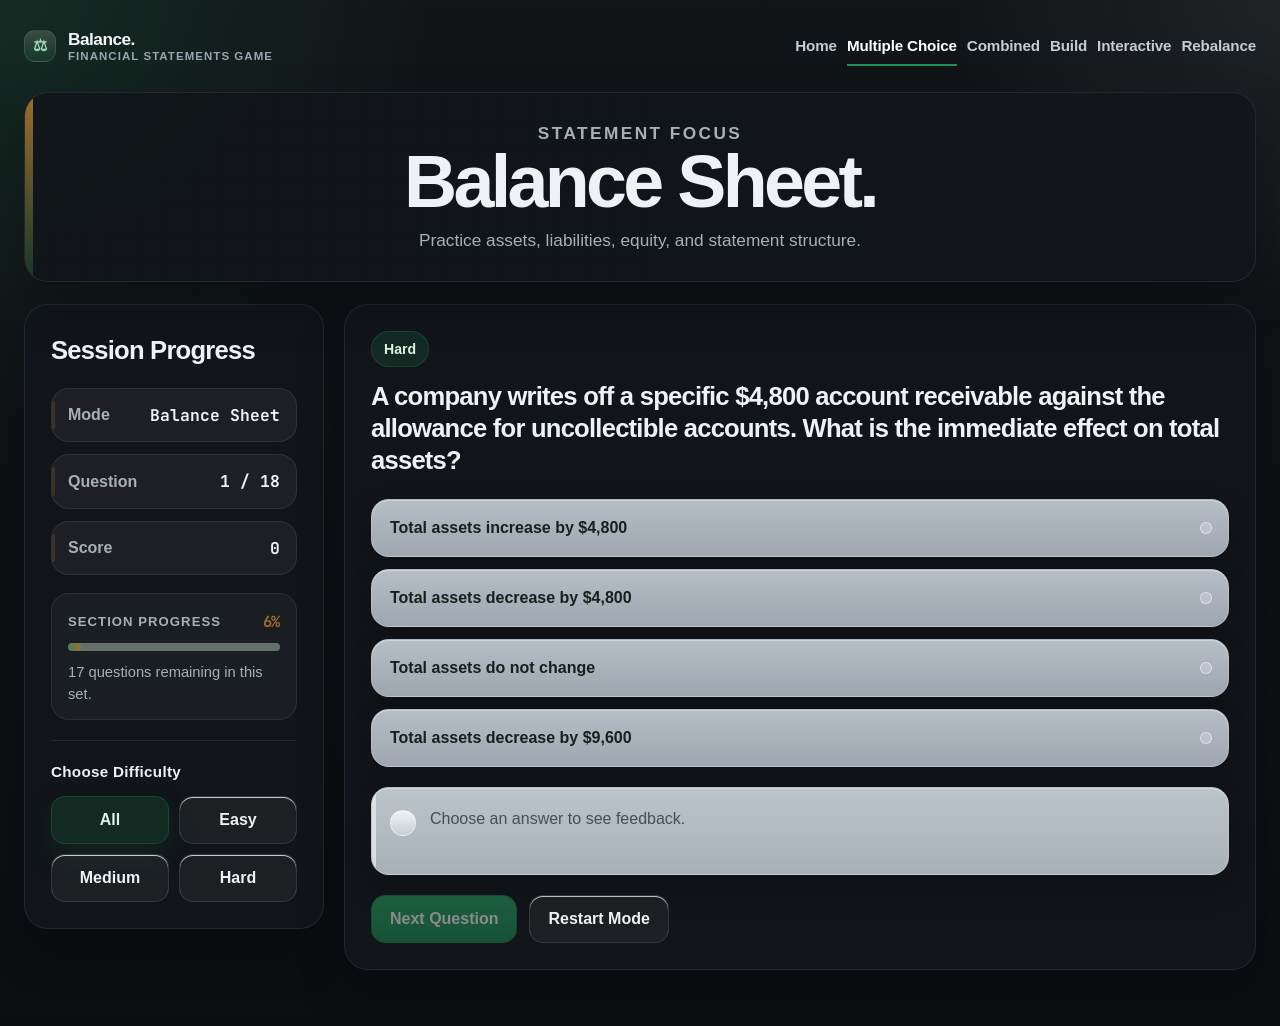
==== commit 9e592cac: "Rebalance Mode" ====
--- a/balance.html
+++ b/balance.html
@@ -22,6 +22,7 @@
         <a href="combined.html">Combined</a>
         <a href="build.html">Build</a>
         <a href="interactive.html">Interactive</a>
+        <a href="rebalance.html">Rebalance</a>
       </nav>
       <details class="mobile-nav">
         <summary>Menu</summary>
@@ -31,6 +32,7 @@
           <a href="combined.html">Combined</a>
           <a href="build.html">Build</a>
           <a href="interactive.html">Interactive</a>
+          <a href="rebalance.html">Rebalance</a>
         </nav>
       </details>
     </div>
--- a/styles.css
+++ b/styles.css
@@ -1,4 +1,4 @@
-@import url("https://fonts.googleapis.com/css2?family=JetBrains+Mono:wght@600;700;800&family=Roboto:wght@400;500;700;800&display=swap");
+@import url("https://fonts.googleapis.com/css2?family=JetBrains+Mono:wght@600;700;800&display=swap");
 
 :root {
   --bg: #101214;
@@ -26,7 +26,7 @@
   --radius-sm: 14px;
   --radius-pill: 999px;
   --container: 1600px;
-  --font-sans: "Roboto", Arial, Helvetica, sans-serif;
+  --font-sans: Calibri, "Segoe UI", Arial, Helvetica, sans-serif;
   --font-mono: "JetBrains Mono", "SFMono-Regular", Consolas, "Liberation Mono", Menlo, monospace;
   --panel: rgba(18, 22, 26, 0.9);
   --panel-soft: rgba(24, 29, 34, 0.92);
@@ -51,6 +51,10 @@
     radial-gradient(circle at top right, rgba(255, 255, 255, 0.06), transparent 20%),
     linear-gradient(180deg, #121518 0%, #0b0d10 100%);
   color: var(--text);
+}
+
+html {
+  font-size: 12pt;
 }
 
 body {
@@ -839,6 +843,61 @@
 
 .statement-choice-grid {
   grid-template-columns: repeat(3, minmax(0, 1fr));
+}
+
+.rebalance-layout {
+  display: grid;
+  grid-template-columns: minmax(0, 1fr) 360px;
+  gap: 22px;
+  align-items: start;
+}
+
+.rebalance-statement-card .statement-view-sheet {
+  max-width: 820px;
+}
+
+.rebalance-lines button.line-item {
+  width: 100%;
+  border-left: 0;
+  border-right: 0;
+  border-top: 0;
+  border-radius: 0;
+  background: transparent;
+  text-align: left;
+  font: inherit;
+}
+
+.rebalance-lines button.line-item:hover,
+.rebalance-lines button.line-item:focus-visible {
+  background: rgba(255, 255, 255, 0.05);
+  color: #ffffff;
+  outline: none;
+}
+
+.rebalance-lines button.line-item.is-selected {
+  border-radius: 12px;
+  background: rgba(31, 143, 85, 0.18);
+  color: #ffffff;
+}
+
+.rebalance-panel {
+  position: sticky;
+  top: 18px;
+}
+
+.rebalance-control {
+  display: grid;
+  gap: 8px;
+  margin-top: 20px;
+}
+
+.rebalance-control label {
+  color: var(--panel-text);
+  font-weight: 800;
+}
+
+.rebalance-actions {
+  margin-top: 18px;
 }
 
 .quiz-card {
@@ -2010,6 +2069,11 @@
   --mode-accent-strong: #3f7f72;
 }
 
+body[data-mode="rebalance"] {
+  --mode-accent: rgba(154, 109, 43, 0.2);
+  --mode-accent-strong: #9e6d2b;
+}
+
 @media (max-width: 980px) {
   .feature-row,
   .brand-strip,
@@ -2018,6 +2082,7 @@
   .interactive-preview-grid,
   .mode-grid,
   .quiz-layout,
+  .rebalance-layout,
   .statement-detail-layout {
     grid-template-columns: 1fr;
   }
@@ -2029,6 +2094,11 @@
   .main-quiz-card {
     order: 1;
   }
+
+  .rebalance-panel {
+    position: static;
+  }
+
   .statement-detail-layout-overview {
     grid-template-columns: 1fr;
   }
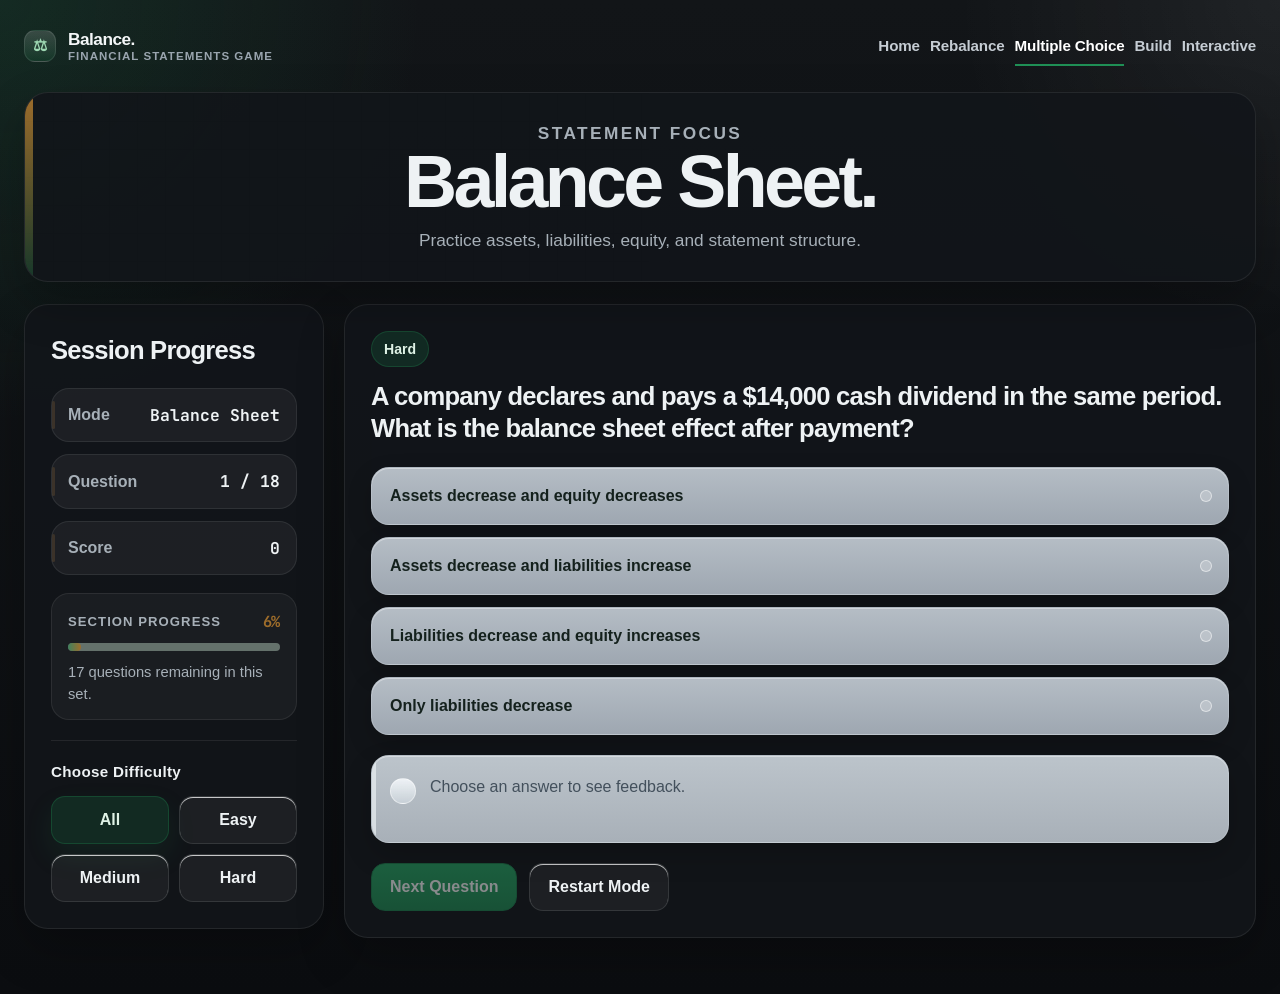
==== commit 027746ff: "Nav Bar" ====
--- a/balance.html
+++ b/balance.html
@@ -18,21 +18,19 @@
       </a>
       <nav class="page-nav">
         <a href="index.html">Home</a>
+        <a href="rebalance.html">Rebalance</a>
         <a href="multiple-choice.html" class="active">Multiple Choice</a>
-        <a href="combined.html">Combined</a>
         <a href="build.html">Build</a>
         <a href="interactive.html">Interactive</a>
-        <a href="rebalance.html">Rebalance</a>
       </nav>
       <details class="mobile-nav">
         <summary>Menu</summary>
         <nav class="mobile-nav-menu">
           <a href="index.html">Home</a>
+          <a href="rebalance.html">Rebalance</a>
           <a href="multiple-choice.html" class="active">Multiple Choice</a>
-          <a href="combined.html">Combined</a>
           <a href="build.html">Build</a>
           <a href="interactive.html">Interactive</a>
-          <a href="rebalance.html">Rebalance</a>
         </nav>
       </details>
     </div>
--- a/styles.css
+++ b/styles.css
@@ -852,6 +852,37 @@
   align-items: start;
 }
 
+.rebalance-example-picker {
+  margin-bottom: 22px;
+}
+
+.rebalance-scenario {
+  margin-bottom: 22px;
+}
+
+.rebalance-scenario-kicker {
+  margin: 0 0 8px;
+  color: var(--mode-accent-strong);
+  font-size: 0.8rem;
+  font-weight: 800;
+  letter-spacing: 0.12em;
+  text-transform: uppercase;
+}
+
+.rebalance-scenario h2 {
+  margin: 0 0 10px;
+  color: var(--panel-text);
+  font-size: clamp(1.4rem, 2.2vw, 1.9rem);
+  letter-spacing: -0.03em;
+}
+
+.rebalance-scenario p {
+  max-width: 980px;
+  margin: 0;
+  color: var(--panel-muted);
+  line-height: 1.65;
+}
+
 .rebalance-statement-card .statement-view-sheet {
   max-width: 820px;
 }
@@ -898,6 +929,81 @@
 
 .rebalance-actions {
   margin-top: 18px;
+}
+
+.rebalance-hint-wrap {
+  display: flex;
+  justify-content: center;
+  margin-top: 24px;
+}
+
+.rebalance-hint-btn {
+  min-height: 38px;
+  padding: 0 18px;
+  border: 1px solid rgba(158, 109, 43, 0.34);
+  border-radius: var(--radius-pill);
+  background: rgba(158, 109, 43, 0.14);
+  color: #f2d7ad;
+  font-weight: 800;
+  cursor: pointer;
+  transition: transform 0.18s ease, border-color 0.18s ease, background 0.18s ease;
+}
+
+.rebalance-hint-btn:hover,
+.rebalance-hint-btn:focus-visible {
+  transform: translateY(-1px);
+  border-color: rgba(242, 215, 173, 0.48);
+  background: rgba(158, 109, 43, 0.22);
+  outline: none;
+}
+
+.rebalance-hint-modal {
+  position: fixed;
+  inset: 0;
+  z-index: 100;
+  display: grid;
+  place-items: center;
+  padding: 24px;
+  background: rgba(4, 7, 10, 0.68);
+  backdrop-filter: blur(8px);
+}
+
+.rebalance-hint-card {
+  position: relative;
+  width: min(460px, 100%);
+  padding: 28px;
+  border: 1px solid rgba(255, 255, 255, 0.1);
+  border-radius: var(--radius-lg);
+  background: var(--panel-strong);
+  box-shadow: var(--shadow-md);
+}
+
+.rebalance-hint-card p:last-child {
+  margin: 0;
+  color: var(--panel-text);
+  font-size: 1.1rem;
+  line-height: 1.55;
+}
+
+.rebalance-hint-close {
+  position: absolute;
+  top: 12px;
+  right: 12px;
+  width: 34px;
+  height: 34px;
+  border: 1px solid rgba(255, 255, 255, 0.1);
+  border-radius: 50%;
+  background: rgba(255, 255, 255, 0.06);
+  color: var(--panel-text);
+  font-size: 1.25rem;
+  line-height: 1;
+  cursor: pointer;
+}
+
+.rebalance-hint-close:hover,
+.rebalance-hint-close:focus-visible {
+  background: rgba(255, 255, 255, 0.12);
+  outline: none;
 }
 
 .quiz-card {
